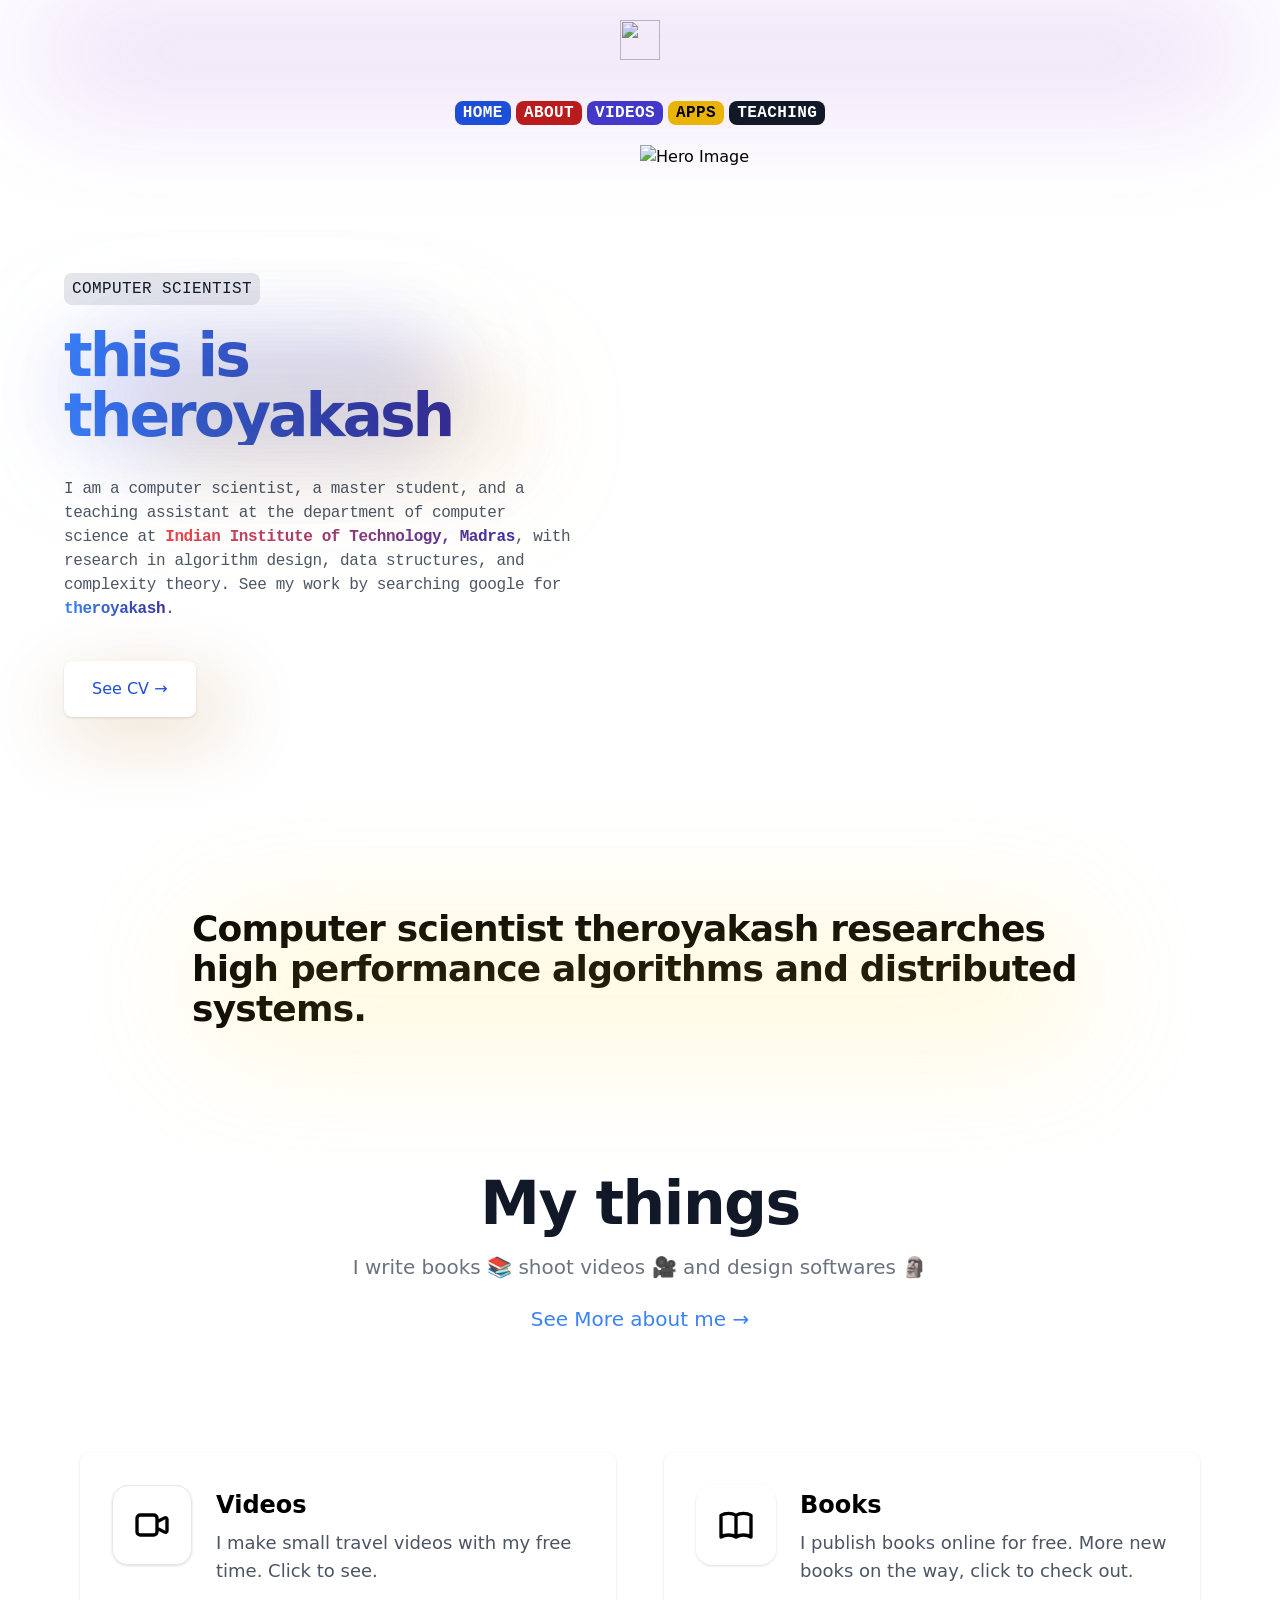
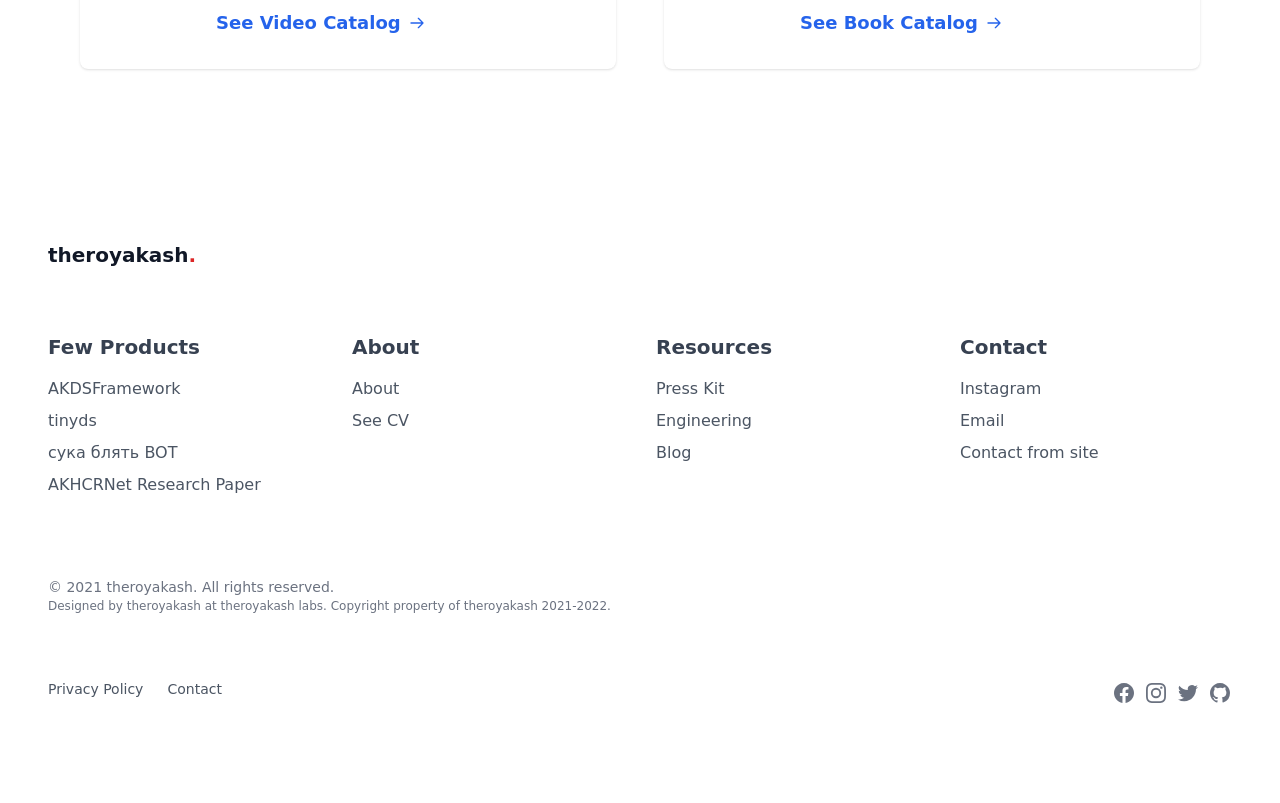
==== index.html @ f20ec460 "first commit" ====
<!DOCTYPE html>

<html lang="en"><head>
    <meta charset="utf-8">
    <meta http-equiv="X-UA-Compatible" content="IE=edge">
    <meta name="viewport" content="width=device-width, initial-scale=1">

    <!-- Primary Meta Tags -->
    <title>theroyakash | computer scientist</title>
    <meta name="title" content="theroyakash | computer scientist">
    <meta name="description" content="computer scientist theroyakash researches high performance algorithms and distributed systems.">

    <!-- Open Graph / Facebook -->
    <meta property="og:type" content="website">
    <meta property="og:url" content="https://www.theroyakash.com/">
    <meta property="og:title" content="theroyakash | computer scientist">
    <meta property="og:description" content="computer scientist theroyakash researches high performance algorithms and distributed systems.">
    <meta property="og:image" content="https://i.imgur.com/Du5PxJo.jpg">

    <!-- Twitter -->
    <meta property="twitter:card" content="summary_large_image">
    <meta property="twitter:url" content="https://www.theroyakash.com/">
    <meta property="twitter:title" content="theroyakash | computer scientist">
    <meta property="twitter:description" content="computer scientist theroyakash researches high performance algorithms and distributed systems.">
    <meta property="twitter:image" content="https://i.imgur.com/Du5PxJo.jpg">

    <script src="https://cdn.tailwindcss.com?plugins=typography"></script>
<style>/* ! tailwindcss v3.4.1 | MIT License | https://tailwindcss.com */*,::after,::before{box-sizing:border-box;border-width:0;border-style:solid;border-color:#e5e7eb}::after,::before{--tw-content:''}:host,html{line-height:1.5;-webkit-text-size-adjust:100%;-moz-tab-size:4;tab-size:4;font-family:ui-sans-serif, system-ui, sans-serif, "Apple Color Emoji", "Segoe UI Emoji", "Segoe UI Symbol", "Noto Color Emoji";font-feature-settings:normal;font-variation-settings:normal;-webkit-tap-highlight-color:transparent}body{margin:0;line-height:inherit}hr{height:0;color:inherit;border-top-width:1px}abbr:where([title]){-webkit-text-decoration:underline dotted;text-decoration:underline dotted}h1,h2,h3,h4,h5,h6{font-size:inherit;font-weight:inherit}a{color:inherit;text-decoration:inherit}b,strong{font-weight:bolder}code,kbd,pre,samp{font-family:ui-monospace, SFMono-Regular, Menlo, Monaco, Consolas, "Liberation Mono", "Courier New", monospace;font-feature-settings:normal;font-variation-settings:normal;font-size:1em}small{font-size:80%}sub,sup{font-size:75%;line-height:0;position:relative;vertical-align:baseline}sub{bottom:-.25em}sup{top:-.5em}table{text-indent:0;border-color:inherit;border-collapse:collapse}button,input,optgroup,select,textarea{font-family:inherit;font-feature-settings:inherit;font-variation-settings:inherit;font-size:100%;font-weight:inherit;line-height:inherit;color:inherit;margin:0;padding:0}button,select{text-transform:none}[type=button],[type=reset],[type=submit],button{-webkit-appearance:button;background-color:transparent;background-image:none}:-moz-focusring{outline:auto}:-moz-ui-invalid{box-shadow:none}progress{vertical-align:baseline}::-webkit-inner-spin-button,::-webkit-outer-spin-button{height:auto}[type=search]{-webkit-appearance:textfield;outline-offset:-2px}::-webkit-search-decoration{-webkit-appearance:none}::-webkit-file-upload-button{-webkit-appearance:button;font:inherit}summary{display:list-item}blockquote,dd,dl,figure,h1,h2,h3,h4,h5,h6,hr,p,pre{margin:0}fieldset{margin:0;padding:0}legend{padding:0}menu,ol,ul{list-style:none;margin:0;padding:0}dialog{padding:0}textarea{resize:vertical}input::placeholder,textarea::placeholder{opacity:1;color:#9ca3af}[role=button],button{cursor:pointer}:disabled{cursor:default}audio,canvas,embed,iframe,img,object,svg,video{display:block;vertical-align:middle}img,video{max-width:100%;height:auto}[hidden]{display:none}*, ::before, ::after{--tw-border-spacing-x:0;--tw-border-spacing-y:0;--tw-translate-x:0;--tw-translate-y:0;--tw-rotate:0;--tw-skew-x:0;--tw-skew-y:0;--tw-scale-x:1;--tw-scale-y:1;--tw-pan-x: ;--tw-pan-y: ;--tw-pinch-zoom: ;--tw-scroll-snap-strictness:proximity;--tw-gradient-from-position: ;--tw-gradient-via-position: ;--tw-gradient-to-position: ;--tw-ordinal: ;--tw-slashed-zero: ;--tw-numeric-figure: ;--tw-numeric-spacing: ;--tw-numeric-fraction: ;--tw-ring-inset: ;--tw-ring-offset-width:0px;--tw-ring-offset-color:#fff;--tw-ring-color:rgb(59 130 246 / 0.5);--tw-ring-offset-shadow:0 0 #0000;--tw-ring-shadow:0 0 #0000;--tw-shadow:0 0 #0000;--tw-shadow-colored:0 0 #0000;--tw-blur: ;--tw-brightness: ;--tw-contrast: ;--tw-grayscale: ;--tw-hue-rotate: ;--tw-invert: ;--tw-saturate: ;--tw-sepia: ;--tw-drop-shadow: ;--tw-backdrop-blur: ;--tw-backdrop-brightness: ;--tw-backdrop-contrast: ;--tw-backdrop-grayscale: ;--tw-backdrop-hue-rotate: ;--tw-backdrop-invert: ;--tw-backdrop-opacity: ;--tw-backdrop-saturate: ;--tw-backdrop-sepia: }::backdrop{--tw-border-spacing-x:0;--tw-border-spacing-y:0;--tw-translate-x:0;--tw-translate-y:0;--tw-rotate:0;--tw-skew-x:0;--tw-skew-y:0;--tw-scale-x:1;--tw-scale-y:1;--tw-pan-x: ;--tw-pan-y: ;--tw-pinch-zoom: ;--tw-scroll-snap-strictness:proximity;--tw-gradient-from-position: ;--tw-gradient-via-position: ;--tw-gradient-to-position: ;--tw-ordinal: ;--tw-slashed-zero: ;--tw-numeric-figure: ;--tw-numeric-spacing: ;--tw-numeric-fraction: ;--tw-ring-inset: ;--tw-ring-offset-width:0px;--tw-ring-offset-color:#fff;--tw-ring-color:rgb(59 130 246 / 0.5);--tw-ring-offset-shadow:0 0 #0000;--tw-ring-shadow:0 0 #0000;--tw-shadow:0 0 #0000;--tw-shadow-colored:0 0 #0000;--tw-blur: ;--tw-brightness: ;--tw-contrast: ;--tw-grayscale: ;--tw-hue-rotate: ;--tw-invert: ;--tw-saturate: ;--tw-sepia: ;--tw-drop-shadow: ;--tw-backdrop-blur: ;--tw-backdrop-brightness: ;--tw-backdrop-contrast: ;--tw-backdrop-grayscale: ;--tw-backdrop-hue-rotate: ;--tw-backdrop-invert: ;--tw-backdrop-opacity: ;--tw-backdrop-saturate: ;--tw-backdrop-sepia: }.container{width:100%}@media (min-width: 640px){.container{max-width:640px}}@media (min-width: 768px){.container{max-width:768px}}@media (min-width: 1024px){.container{max-width:1024px}}@media (min-width: 1280px){.container{max-width:1280px}}@media (min-width: 1536px){.container{max-width:1536px}}.sr-only{position:absolute;width:1px;height:1px;padding:0;margin:-1px;overflow:hidden;clip:rect(0, 0, 0, 0);white-space:nowrap;border-width:0}.absolute{position:absolute}.relative{position:relative}.-bottom-3{bottom:-0.75rem}.-bottom-4{bottom:-1rem}.-bottom-8{bottom:-2rem}.left-20{left:5rem}.left-4{left:1rem}.right-4{right:1rem}.top-0{top:0px}.col-span-3{grid-column:span 3 / span 3}.mx-auto{margin-left:auto;margin-right:auto}.my-4{margin-top:1rem;margin-bottom:1rem}.mb-12{margin-bottom:3rem}.mb-2{margin-bottom:0.5rem}.mb-3{margin-bottom:0.75rem}.mb-5{margin-bottom:1.25rem}.mb-6{margin-bottom:1.5rem}.ml-2{margin-left:0.5rem}.mt-1{margin-top:0.25rem}.mt-16{margin-top:4rem}.mt-3{margin-top:0.75rem}.mt-4{margin-top:1rem}.mt-8{margin-top:2rem}.inline-block{display:inline-block}.flex{display:flex}.grid{display:grid}.h-10{height:2.5rem}.h-16{height:4rem}.h-4{height:1rem}.h-6{height:1.5rem}.h-80{height:20rem}.h-full{height:100%}.w-10{width:2.5rem}.w-16{width:4rem}.w-4{width:1rem}.w-40{width:10rem}.w-6{width:1.5rem}.w-full{width:100%}.max-w-4xl{max-width:56rem}.max-w-6xl{max-width:72rem}.max-w-7xl{max-width:80rem}.max-w-md{max-width:28rem}.flex-1{flex:1 1 0%}.cursor-pointer{cursor:pointer}.select-none{-webkit-user-select:none;user-select:none}.flex-col{flex-direction:column}.flex-wrap{flex-wrap:wrap}.items-start{align-items:flex-start}.items-center{align-items:center}.justify-end{justify-content:flex-end}.justify-center{justify-content:center}.justify-between{justify-content:space-between}.gap-6{gap:1.5rem}.gap-8{gap:2rem}.space-x-2 > :not([hidden]) ~ :not([hidden]){--tw-space-x-reverse:0;margin-right:calc(0.5rem * var(--tw-space-x-reverse));margin-left:calc(0.5rem * calc(1 - var(--tw-space-x-reverse)))}.space-x-6 > :not([hidden]) ~ :not([hidden]){--tw-space-x-reverse:0;margin-right:calc(1.5rem * var(--tw-space-x-reverse));margin-left:calc(1.5rem * calc(1 - var(--tw-space-x-reverse)))}.space-y-2 > :not([hidden]) ~ :not([hidden]){--tw-space-y-reverse:0;margin-top:calc(0.5rem * calc(1 - var(--tw-space-y-reverse)));margin-bottom:calc(0.5rem * var(--tw-space-y-reverse))}.space-y-4 > :not([hidden]) ~ :not([hidden]){--tw-space-y-reverse:0;margin-top:calc(1rem * calc(1 - var(--tw-space-y-reverse)));margin-bottom:calc(1rem * var(--tw-space-y-reverse))}.space-y-6 > :not([hidden]) ~ :not([hidden]){--tw-space-y-reverse:0;margin-top:calc(1.5rem * calc(1 - var(--tw-space-y-reverse)));margin-bottom:calc(1.5rem * var(--tw-space-y-reverse))}.rounded-2xl{border-radius:1rem}.rounded-full{border-radius:9999px}.rounded-lg{border-radius:0.5rem}.border{border-width:1px}.bg-blue-700{--tw-bg-opacity:1;background-color:rgb(29 78 216 / var(--tw-bg-opacity))}.bg-gray-200{--tw-bg-opacity:1;background-color:rgb(229 231 235 / var(--tw-bg-opacity))}.bg-gray-900{--tw-bg-opacity:1;background-color:rgb(17 24 39 / var(--tw-bg-opacity))}.bg-indigo-600{--tw-bg-opacity:1;background-color:rgb(79 70 229 / var(--tw-bg-opacity))}.bg-indigo-700{--tw-bg-opacity:1;background-color:rgb(67 56 202 / var(--tw-bg-opacity))}.bg-purple-700{--tw-bg-opacity:1;background-color:rgb(126 34 206 / var(--tw-bg-opacity))}.bg-red-700{--tw-bg-opacity:1;background-color:rgb(185 28 28 / var(--tw-bg-opacity))}.bg-transparent{background-color:transparent}.bg-white{--tw-bg-opacity:1;background-color:rgb(255 255 255 / var(--tw-bg-opacity))}.bg-yellow-300{--tw-bg-opacity:1;background-color:rgb(253 224 71 / var(--tw-bg-opacity))}.bg-yellow-500{--tw-bg-opacity:1;background-color:rgb(234 179 8 / var(--tw-bg-opacity))}.bg-yellow-600{--tw-bg-opacity:1;background-color:rgb(202 138 4 / var(--tw-bg-opacity))}.bg-yellow-700{--tw-bg-opacity:1;background-color:rgb(161 98 7 / var(--tw-bg-opacity))}.bg-gradient-to-r{background-image:linear-gradient(to right, var(--tw-gradient-stops))}.from-blue-500{--tw-gradient-from:#3b82f6 var(--tw-gradient-from-position);--tw-gradient-to:rgb(59 130 246 / 0) var(--tw-gradient-to-position);--tw-gradient-stops:var(--tw-gradient-from), var(--tw-gradient-to)}.from-red-500{--tw-gradient-from:#ef4444 var(--tw-gradient-from-position);--tw-gradient-to:rgb(239 68 68 / 0) var(--tw-gradient-to-position);--tw-gradient-stops:var(--tw-gradient-from), var(--tw-gradient-to)}.to-indigo-800{--tw-gradient-to:#3730a3 var(--tw-gradient-to-position)}.bg-clip-text{-webkit-background-clip:text;background-clip:text}.object-cover{object-fit:cover}.p-4{padding:1rem}.p-6{padding:1.5rem}.p-8{padding:2rem}.px-2{padding-left:0.5rem;padding-right:0.5rem}.px-4{padding-left:1rem;padding-right:1rem}.px-7{padding-left:1.75rem;padding-right:1.75rem}.px-8{padding-left:2rem;padding-right:2rem}.py-1{padding-top:0.25rem;padding-bottom:0.25rem}.py-12{padding-top:3rem;padding-bottom:3rem}.py-16{padding-top:4rem;padding-bottom:4rem}.py-20{padding-top:5rem;padding-bottom:5rem}.py-4{padding-top:1rem;padding-bottom:1rem}.py-5{padding-top:1.25rem;padding-bottom:1.25rem}.text-center{text-align:center}.font-mono{font-family:ui-monospace, SFMono-Regular, Menlo, Monaco, Consolas, "Liberation Mono", "Courier New", monospace}.font-sans{font-family:ui-sans-serif, system-ui, sans-serif, "Apple Color Emoji", "Segoe UI Emoji", "Segoe UI Symbol", "Noto Color Emoji"}.text-2xl{font-size:1.5rem;line-height:2rem}.text-3xl{font-size:1.875rem;line-height:2.25rem}.text-4xl{font-size:2.25rem;line-height:2.5rem}.text-base{font-size:1rem;line-height:1.5rem}.text-lg{font-size:1.125rem;line-height:1.75rem}.text-sm{font-size:0.875rem;line-height:1.25rem}.text-xl{font-size:1.25rem;line-height:1.75rem}.text-xs{font-size:0.75rem;line-height:1rem}.font-black{font-weight:900}.font-bold{font-weight:700}.font-extrabold{font-weight:800}.font-medium{font-weight:500}.uppercase{text-transform:uppercase}.leading-none{line-height:1}.leading-normal{line-height:1.5}.tracking-tight{letter-spacing:-0.025em}.tracking-tighter{letter-spacing:-0.05em}.tracking-wide{letter-spacing:0.025em}.text-black{--tw-text-opacity:1;color:rgb(0 0 0 / var(--tw-text-opacity))}.text-blue-500{--tw-text-opacity:1;color:rgb(59 130 246 / var(--tw-text-opacity))}.text-blue-600{--tw-text-opacity:1;color:rgb(37 99 235 / var(--tw-text-opacity))}.text-blue-700{--tw-text-opacity:1;color:rgb(29 78 216 / var(--tw-text-opacity))}.text-gray-500{--tw-text-opacity:1;color:rgb(107 114 128 / var(--tw-text-opacity))}.text-gray-600{--tw-text-opacity:1;color:rgb(75 85 99 / var(--tw-text-opacity))}.text-gray-700{--tw-text-opacity:1;color:rgb(55 65 81 / var(--tw-text-opacity))}.text-gray-900{--tw-text-opacity:1;color:rgb(17 24 39 / var(--tw-text-opacity))}.text-red-600{--tw-text-opacity:1;color:rgb(220 38 38 / var(--tw-text-opacity))}.text-transparent{color:transparent}.text-white{--tw-text-opacity:1;color:rgb(255 255 255 / var(--tw-text-opacity))}.no-underline{-webkit-text-decoration-line:none;text-decoration-line:none}.opacity-10{opacity:0.1}.opacity-20{opacity:0.2}.opacity-30{opacity:0.3}.mix-blend-multiply{mix-blend-mode:multiply}.shadow{--tw-shadow:0 1px 3px 0 rgb(0 0 0 / 0.1), 0 1px 2px -1px rgb(0 0 0 / 0.1);--tw-shadow-colored:0 1px 3px 0 var(--tw-shadow-color), 0 1px 2px -1px var(--tw-shadow-color);box-shadow:var(--tw-ring-offset-shadow, 0 0 #0000), var(--tw-ring-shadow, 0 0 #0000), var(--tw-shadow)}.blur-2xl{--tw-blur:blur(40px);filter:var(--tw-blur) var(--tw-brightness) var(--tw-contrast) var(--tw-grayscale) var(--tw-hue-rotate) var(--tw-invert) var(--tw-saturate) var(--tw-sepia) var(--tw-drop-shadow)}.blur-3xl{--tw-blur:blur(64px);filter:var(--tw-blur) var(--tw-brightness) var(--tw-contrast) var(--tw-grayscale) var(--tw-hue-rotate) var(--tw-invert) var(--tw-saturate) var(--tw-sepia) var(--tw-drop-shadow)}.filter{filter:var(--tw-blur) var(--tw-brightness) var(--tw-contrast) var(--tw-grayscale) var(--tw-hue-rotate) var(--tw-invert) var(--tw-saturate) var(--tw-sepia) var(--tw-drop-shadow)}.transition{transition-property:color, background-color, border-color, fill, stroke, opacity, box-shadow, transform, filter, -webkit-text-decoration-color, -webkit-backdrop-filter;transition-property:color, background-color, border-color, text-decoration-color, fill, stroke, opacity, box-shadow, transform, filter, backdrop-filter;transition-property:color, background-color, border-color, text-decoration-color, fill, stroke, opacity, box-shadow, transform, filter, backdrop-filter, -webkit-text-decoration-color, -webkit-backdrop-filter;transition-timing-function:cubic-bezier(0.4, 0, 0.2, 1);transition-duration:150ms}.transition-all{transition-property:all;transition-timing-function:cubic-bezier(0.4, 0, 0.2, 1);transition-duration:150ms}.duration-200{transition-duration:200ms}.duration-500{transition-duration:500ms}.hover\:text-blue-900:hover{--tw-text-opacity:1;color:rgb(30 58 138 / var(--tw-text-opacity))}.hover\:text-gray-500:hover{--tw-text-opacity:1;color:rgb(107 114 128 / var(--tw-text-opacity))}.hover\:text-gray-600:hover{--tw-text-opacity:1;color:rgb(75 85 99 / var(--tw-text-opacity))}.hover\:text-gray-700:hover{--tw-text-opacity:1;color:rgb(55 65 81 / var(--tw-text-opacity))}.hover\:shadow-2xl:hover{--tw-shadow:0 25px 50px -12px rgb(0 0 0 / 0.25);--tw-shadow-colored:0 25px 50px -12px var(--tw-shadow-color);box-shadow:var(--tw-ring-offset-shadow, 0 0 #0000), var(--tw-ring-shadow, 0 0 #0000), var(--tw-shadow)}.focus\:no-underline:focus{-webkit-text-decoration-line:none;text-decoration-line:none}@media (min-width: 640px){.sm\:px-6{padding-left:1.5rem;padding-right:1.5rem}.sm\:text-3xl{font-size:1.875rem;line-height:2.25rem}.sm\:text-4xl{font-size:2.25rem;line-height:2.5rem}.sm\:text-6xl{font-size:3.75rem;line-height:1}.sm\:text-lg{font-size:1.125rem;line-height:1.75rem}}@media (min-width: 768px){.md\:mt-5{margin-top:1.25rem}.md\:max-w-3xl{max-width:48rem}.md\:grid-cols-2{grid-template-columns:repeat(2, minmax(0, 1fr))}.md\:flex-row{flex-direction:row}.md\:space-y-0 > :not([hidden]) ~ :not([hidden]){--tw-space-y-reverse:0;margin-top:calc(0px * calc(1 - var(--tw-space-y-reverse)));margin-bottom:calc(0px * var(--tw-space-y-reverse))}.md\:text-left{text-align:left}.md\:text-4xl{font-size:2.25rem;line-height:2.5rem}.md\:text-5xl{font-size:3rem;line-height:1}.md\:text-6xl{font-size:3.75rem;line-height:1}.md\:text-xl{font-size:1.25rem;line-height:1.75rem}}@media (min-width: 1024px){.lg\:absolute{position:absolute}.lg\:mb-16{margin-bottom:4rem}.lg\:mt-16{margin-top:4rem}.lg\:mt-20{margin-top:5rem}.lg\:h-20{height:5rem}.lg\:h-full{height:100%}.lg\:w-1\/2{width:50%}.lg\:w-20{width:5rem}.lg\:max-w-lg{max-width:32rem}.lg\:grid-cols-4{grid-template-columns:repeat(4, minmax(0, 1fr))}.lg\:flex-row{flex-direction:row}.lg\:gap-12{gap:3rem}.lg\:gap-x-8{column-gap:2rem}.lg\:space-x-6 > :not([hidden]) ~ :not([hidden]){--tw-space-x-reverse:0;margin-right:calc(1.5rem * var(--tw-space-x-reverse));margin-left:calc(1.5rem * calc(1 - var(--tw-space-x-reverse)))}.lg\:space-y-0 > :not([hidden]) ~ :not([hidden]){--tw-space-y-reverse:0;margin-top:calc(0px * calc(1 - var(--tw-space-y-reverse)));margin-bottom:calc(0px * var(--tw-space-y-reverse))}.lg\:p-8{padding:2rem}.lg\:px-16{padding-left:4rem;padding-right:4rem}.lg\:px-8{padding-left:2rem;padding-right:2rem}.lg\:py-32{padding-top:8rem;padding-bottom:8rem}.lg\:pl-10{padding-left:2.5rem}.lg\:text-2xl{font-size:1.5rem;line-height:2rem}.lg\:text-6xl{font-size:3.75rem;line-height:1}}@media (min-width: 1280px){.xl\:px-0{padding-left:0px;padding-right:0px}.xl\:px-12{padding-left:3rem;padding-right:3rem}.xl\:pb-24{padding-bottom:6rem}.xl\:text-6xl{font-size:3.75rem;line-height:1}}</style><link href="data:text/css,%3Ais(%5Bid*%3D'google_ads_iframe'%5D%2C%5Bid*%3D'taboola-'%5D%2C.taboolaHeight%2C.taboola-placeholder%2C%23credential_picker_container%2C%23credentials-picker-container%2C%23credential_picker_iframe%2C%5Bid*%3D'google-one-tap-iframe'%5D%2C%23google-one-tap-popup-container%2C.google-one-tap-modal-div%2C%23amp_floatingAdDiv%2C%23ez-content-blocker-container)%20%7Bdisplay%3Anone!important%3Bmin-height%3A0!important%3Bheight%3A0!important%3B%7D" rel="stylesheet" type="text/css"></head>

<body data-new-gr-c-s-check-loaded="8.911.0" data-gr-ext-installed="">

    <!-- Navigation -->
    <section class="w-full px-8 text-gray-700 bg-white body-font">
        <div class="container relative flex flex-col items-center justify-center py-5 mx-auto max-w-7xl md:flex-row">

            <div class="absolute -bottom-3 rounded-full bg-purple-700 filter blur-3xl w-full h-full opacity-20"></div>

            <a href="/" class="flex items-center inline-block font-sans text-3xl font-extrabold text-center text-black no-underline bg-transparent cursor-pointer focus:no-underline">
                <img class="w-10 h-10" src="http://cdn.theroyakash.com/images/logo.png" <span="">
            </a>
        </div>
        <div class="container relative flex flex-col items-center justify-center py-5 mx-auto max-w-7xl md:flex-row">
            <ul>
                <li style="display: inline;">
                    <a href="https://www.theroyakash.com/"><span class="font-mono inline-block px-2 tracking-wide font-bold text-white uppercase bg-blue-700 rounded-lg text-small">HOME</span></a>
                </li>
                <li style="display: inline;">
                    <a href="https://www.theroyakash.com/about"><span class="font-mono inline-block px-2 tracking-wide font-bold text-white uppercase bg-red-700 rounded-lg text-small">ABOUT</span></a>
                </li>
                <li style="display: inline;">
                    <a href="https://www.theroyakash.com/videos"><span class="font-mono inline-block px-2 tracking-wide font-bold text-white uppercase bg-indigo-700 rounded-lg text-small">VIDEOS</span></a>
                </li>
                <li style="display: inline;">
                    <a href="https://theroyakash.com/apps/AmbientBuddy"><span class="font-mono inline-block px-2 tracking-wide font-bold text-black uppercase bg-yellow-500 rounded-lg text-small">APPS</span></a>
                </li>
                <li style="display: inline;">
                    <a href="https://theroyakash.com/teaching"><span class="font-mono inline-block px-2 tracking-wide font-bold text-white uppercase bg-gray-900 rounded-lg text-small">TEACHING</span></a>
                </li>
            </ul>
        </div>
    </section>

    <!-- Header -->
    <section class="flex flex-col w-full bg-white lg:flex-row">
        <div class="flex justify-end p-8 bg-white lg:py-32 lg:px-16 lg:pl-10 lg:w-1/2">
            <div class="flex flex-col items-start justify-center w-full lg:max-w-lg">
                <p class="font-mono inline-block px-2 py-1 mb-5 font-medium tracking-wide font-bold text-gray-900 uppercase bg-gray-200 rounded-lg text-xxs">
                    COMPUTER SCIENTIST
                </p>

                <div class="relative">
                    <div class="absolute top-0 left-4 bg-gradient-to-r from-blue-500 to-indigo-800 w-full h-full rounded-full mix-blend-multiply filter blur-2xl opacity-10">
                    </div>
                    <div class="absolute top-0 right-4 bg-indigo-600 w-full h-full rounded-full mix-blend-multiply filter blur-2xl opacity-10">
                    </div>
                    <div class="absolute -bottom-8 left-20 bg-yellow-600 w-full h-full rounded-full mix-blend-multiply filter blur-2xl opacity-10">
                    </div>

                    <h5 class="mb-3 text-4xl sm:text-6xl md:text-6xl lg:text-6xl font-extrabold tracking-tighter text-transparent bg-gradient-to-r bg-clip-text from-blue-500 to-indigo-800">
                        this is <br>theroyakash
                    </h5>
                </div>

                <p class="py-5 mb-5 text-gray-600 font-mono tracking-tight text-md">
                    I am a computer scientist, a master student, and a teaching assistant at the department of computer
                    science at <span class="font-bold text-transparent bg-gradient-to-r bg-clip-text from-red-500 to-indigo-800">Indian
                        Institute of Technology, Madras</span>, with research in algorithm design, data structures, and
                    complexity theory. See my work by searching google for <a class="font-bold text-transparent bg-gradient-to-r bg-clip-text from-blue-500 to-indigo-800" href="https://g.co/kgs/dbvcFW">theroyakash</a>.
                </p>
                <div class="flex items-center">
                    <div class="grid gap-8 items-start justify-center">
                        <div class="relative group">

                            <div class="absolute -bottom-3 rounded-lg bg-yellow-700 filter blur-2xl w-40 h-10 opacity-30">
                            </div>

                            <a href="https://cdn.theroyakash.com/cv.pdf"><button class="transition-all duration-500 relative px-7 py-4 bg-white rounded-lg shadow hover:shadow-2xl flex items-center">
                                    <span class="text-blue-700 hover:text-blue-900 transition duration-200">See CV
                                        →</span>
                                </button>
                            </a>

                        </div>
                    </div>
                </div>
            </div>
        </div>
        <div class="relative lg:w-1/2">
            <img src="https://images.unsplash.com/photo-1630794367767-3ac02dc66bf3?ixlib=rb-1.2.1&amp;ixid=MnwxMjA3fDB8MHxwaG90by1wYWdlfHx8fGVufDB8fHx8&amp;auto=format&amp;fit=crop&amp;w=1974&amp;q=80" alt="Hero Image" class="object-cover w-full lg:absolute h-80 lg:h-full">
        </div>
    </section>

    <!-- About -->
    <section class="w-full px-8 py-16 bg-white xl:px-0">
        <div class="max-w-4xl mx-auto tracking-tighter relative">
            <h2 class="text-2xl font-bold leading-none text-black sm:text-3xl md:text-4xl">
                Computer scientist theroyakash researches high performance algorithms and distributed systems.
            </h2>
            <div class="absolute -bottom-4 rounded-full bg-yellow-300 filter blur-3xl w-full h-full opacity-20"></div>
        </div>
    </section>

    <section class="py-20 bg-white">
        <div class="px-4 mx-auto text-center max-w-7xl sm:px-6 lg:px-8">
            <h2 class="text-3xl font-extrabold tracking-tight text-gray-900 sm:text-4xl md:text-5xl xl:text-6xl">
                My things
            </h2>
            <p class="max-w-md mx-auto mt-3 text-base text-gray-500 sm:text-lg md:mt-5 md:text-xl md:max-w-3xl">
                I write books 📚 shoot videos 🎥 and design softwares 🗿
            </p>

            <br>

            <a class="max-w-md mx-auto mt-3 text-base text-blue-500 sm:text-lg md:mt-5 md:text-xl md:max-w-3xl" href="/about">See More about me →</a>

        </div>

        <br><br><br>

        <div class="p-4 max-w-6xl py-12 mx-auto">
            <div class="grid gap-8 md:grid-cols-2 lg:gap-12">

                <a href="https://www.theroyakash.com/videos" class="flex flex-col p-6 space-y-6 transition-all duration-500 bg-white rounded-lg shadow hover:shadow-2xl lg:p-8 lg:flex-row lg:space-y-0 lg:space-x-6">
                    <div class="flex items-center justify-center w-16 h-16 border shadow rounded-2xl lg:h-20 lg:w-20">
                        <svg class="w-10 h-10 text-black" fill="none" stroke="currentColor" viewBox="0 0 24 24" xmlns="http://www.w3.org/2000/svg">
                            <path stroke-linecap="round" stroke-linejoin="round" stroke-width="2" d="M15 10l4.553-2.276A1 1 0 0121 8.618v6.764a1 1 0 01-1.447.894L15 14M5 18h8a2 2 0 002-2V8a2 2 0 00-2-2H5a2 2 0 00-2 2v8a2 2 0 002 2z">
                            </path>
                        </svg>
                    </div>
                    <div class="flex-1">

                        <h5 class="mt-1 mb-2 text-xl font-bold lg:text-2xl">Videos</h5>
                        <p class="mb-6 text-lg text-gray-600">I make small travel videos with my free time. Click to
                            see.</p>
                        <span class="flex items-center text-lg font-bold text-blue-600">
                            See Video Catalog
                            <svg class="w-4 h-4 ml-2" fill="none" stroke="currentColor" viewBox="0 0 24 24" xmlns="http://www.w3.org/2000/svg">
                                <path stroke-linecap="round" stroke-linejoin="round" stroke-width="2" d="M14 5l7 7m0 0l-7 7m7-7H3"></path>
                            </svg>
                        </span>
                    </div>
                </a>
                <a href="https://www.theroyakash.com/books" class="flex flex-col p-6 space-y-6 transition-all duration-500 bg-white shadow hover:shadow-2xl rounded-lg lg:p-8 lg:flex-row lg:space-y-0 lg:space-x-6">
                    <div class="flex items-center justify-center w-16 h-16 shadow rounded-2xl lg:h-20 lg:w-20">
                        <svg class="w-10 h-10 text-black" fill="none" stroke="currentColor" viewBox="0 0 24 24" xmlns="http://www.w3.org/2000/svg">
                            <path stroke-linecap="round" stroke-linejoin="round" stroke-width="2" d="M12 6.253v13m0-13C10.832 5.477 9.246 5 7.5 5S4.168 5.477 3 6.253v13C4.168 18.477 5.754 18 7.5 18s3.332.477 4.5 1.253m0-13C13.168 5.477 14.754 5 16.5 5c1.747 0 3.332.477 4.5 1.253v13C19.832 18.477 18.247 18 16.5 18c-1.746 0-3.332.477-4.5 1.253">
                            </path>
                        </svg>
                    </div>
                    <div class="flex-1">
                        <h5 class="mt-1 mb-2 text-xl font-bold lg:text-2xl">Books</h5>
                        <p class="mb-6 text-lg text-gray-600">I publish books online for free. More new books on the
                            way, click to check out.</p>
                        <span class="flex items-center text-lg font-bold text-blue-600">
                            See Book Catalog
                            <svg class="w-4 h-4 ml-2" fill="none" stroke="currentColor" viewBox="0 0 24 24" xmlns="http://www.w3.org/2000/svg">
                                <path stroke-linecap="round" stroke-linejoin="round" stroke-width="2" d="M14 5l7 7m0 0l-7 7m7-7H3"></path>
                            </svg>
                        </span>
                    </div>
                </a>
            </div>
        </div>

    </section>


    <!-- Footer -->
    <section class="bg-white">
        <div class="px-8 py-12 mx-auto text-gray-600 bg-white xl:pb-24 max-w-7xl xl:px-12">
            <div class="mx-auto mb-12 lg:mb-16">
                <div class="col-span-3">
                    <a href="/" class="text-xl font-black leading-none text-gray-900 select-none logo">theroyakash<span class="text-red-600">.</span></a>
                </div>
            </div>
            <div class="grid gap-6 mx-auto md:grid-cols-2 lg:grid-cols-4 lg:gap-x-8">
                <div>
                    <h5 class="text-xl font-bold text-gray-700">Few Products</h5>
                    <nav class="mt-4">
                        <ul class="space-y-2">
                            <li>
                                <a href="https://docs.akdsframework.theroyakash.com/" class="text-base hover:text-gray-500">AKDSFramework</a>
                            </li>
                            <li>
                                <a href="https://github.com/theroyakash/tinyds" class="text-base hover:text-gray-500">tinyds</a>
                            </li>
                            <li>
                                <a href="https://theroyakash.notion.site/BOT-037afbdb4cd1417db23573e9434ef06b" class="text-base hover:text-gray-500">сука блять BOT</a>
                            </li>
                            <li>
                                <a href="https://arxiv.org/abs/2008.12995" class="text-base hover:text-gray-500">AKHCRNet Research Paper</a>
                            </li>
                        </ul>
                    </nav>
                </div>
                <div>
                    <h5 class="text-xl font-bold text-gray-700">About</h5>
                    <nav class="mt-4">
                        <ul class="space-y-2">
                            <li>
                                <a href="https://theroyakash.com/about" class="text-base hover:text-gray-500">About</a>
                            </li>
                            <li>
                                <a href="https://cdn.theroyakash.com/cv.pdf" class="text-base hover:text-gray-500">See
                                    CV</a>
                            </li>
                        </ul>
                    </nav>
                </div>
                <div>
                    <h5 class="text-xl font-bold text-gray-700">Resources</h5>
                    <nav class="mt-4">
                        <ul class="space-y-2">
                            <li>
                                <a href="https://cdn.theroyakash.com/images/logo.png" class="text-base hover:text-gray-500">Press Kit</a>
                            </li>
                            <li>
                                <a href="https://github.theroyakash.com/" class="text-base hover:text-gray-500">Engineering</a>
                            </li>
                            <li>
                                <a href="https://publications.theroyakash.com/" class="text-base hover:text-gray-500">Blog</a>
                            </li>
                        </ul>
                    </nav>
                </div>
                <div>
                    <h5 class="text-xl font-bold text-gray-700">Contact</h5>
                    <nav class="mt-4">
                        <ul class="space-y-2">
                            <li>
                                <a href="https://instagram.com/theroyakash" class="text-base hover:text-gray-500">Instagram</a>
                            </li>
                            <li>
                                <a href="mailto:hey@theroyakash.com" class="text-base hover:text-gray-500">Email</a>
                            </li>
                            <li>
                                <a href="https://www.theroyakash.com/contact" class="text-base hover:text-gray-500">Contact from site</a>
                            </li>
                        </ul>
                    </nav>
                </div>
            </div>
            <div class="flex flex-col items-center justify-between mx-auto mt-16 space-y-4 md:space-y-0 md:flex-row lg:mt-20">
                <div class="space-y-4 text-sm text-center md:space-y-0 md:text-left">
                    <p class="text-gray-500">© 2021 theroyakash. All rights reserved.</p>
                    <p class="my-4 text-xs leading-normal text-gray-500">
                        Designed by theroyakash at theroyakash labs. Copyright property of theroyakash 2021-2022.
                    </p>
                </div>

            </div>
            <div class="flex flex-col items-center justify-between mx-auto mt-8 space-y-4 md:space-y-0 md:flex-row lg:mt-16">
                <nav class="flex flex-wrap justify-center space-x-6">
                    <a href="https://www.theroyakash.com/privacy" class="mb-2 text-sm hover:text-gray-700">Privacy
                        Policy</a>
                    <a href="https://www.theroyakash.com/contact" class="mb-2 text-sm hover:text-gray-700">Contact</a>
                </nav>
                <nav class="flex items-center space-x-2">
                    <a href="https://facebook.com/theroyakash" class="text-gray-500 hover:text-gray-600">
                        <span class="sr-only">Facebook</span>
                        <svg class="w-6 h-6" fill="currentColor" viewBox="0 0 24 24" aria-hidden="true">
                            <path fill-rule="evenodd" d="M22 12c0-5.523-4.477-10-10-10S2 6.477 2 12c0 4.991 3.657 9.128 8.438 9.878v-6.987h-2.54V12h2.54V9.797c0-2.506 1.492-3.89 3.777-3.89 1.094 0 2.238.195 2.238.195v2.46h-1.26c-1.243 0-1.63.771-1.63 1.562V12h2.773l-.443 2.89h-2.33v6.988C18.343 21.128 22 16.991 22 12z" clip-rule="evenodd"></path>
                        </svg>
                    </a>

                    <a href="https://instagram.com/theroyakash" class="text-gray-500 hover:text-gray-600">
                        <span class="sr-only">Instagram</span>
                        <svg class="w-6 h-6" fill="currentColor" viewBox="0 0 24 24" aria-hidden="true">
                            <path fill-rule="evenodd" d="M12.315 2c2.43 0 2.784.013 3.808.06 1.064.049 1.791.218 2.427.465a4.902 4.902 0 011.772 1.153 4.902 4.902 0 011.153 1.772c.247.636.416 1.363.465 2.427.048 1.067.06 1.407.06 4.123v.08c0 2.643-.012 2.987-.06 4.043-.049 1.064-.218 1.791-.465 2.427a4.902 4.902 0 01-1.153 1.772 4.902 4.902 0 01-1.772 1.153c-.636.247-1.363.416-2.427.465-1.067.048-1.407.06-4.123.06h-.08c-2.643 0-2.987-.012-4.043-.06-1.064-.049-1.791-.218-2.427-.465a4.902 4.902 0 01-1.772-1.153 4.902 4.902 0 01-1.153-1.772c-.247-.636-.416-1.363-.465-2.427-.047-1.024-.06-1.379-.06-3.808v-.63c0-2.43.013-2.784.06-3.808.049-1.064.218-1.791.465-2.427a4.902 4.902 0 011.153-1.772A4.902 4.902 0 015.45 2.525c.636-.247 1.363-.416 2.427-.465C8.901 2.013 9.256 2 11.685 2h.63zm-.081 1.802h-.468c-2.456 0-2.784.011-3.807.058-.975.045-1.504.207-1.857.344-.467.182-.8.398-1.15.748-.35.35-.566.683-.748 1.15-.137.353-.3.882-.344 1.857-.047 1.023-.058 1.351-.058 3.807v.468c0 2.456.011 2.784.058 3.807.045.975.207 1.504.344 1.857.182.466.399.8.748 1.15.35.35.683.566 1.15.748.353.137.882.3 1.857.344 1.054.048 1.37.058 4.041.058h.08c2.597 0 2.917-.01 3.96-.058.976-.045 1.505-.207 1.858-.344.466-.182.8-.398 1.15-.748.35-.35.566-.683.748-1.15.137-.353.3-.882.344-1.857.048-1.055.058-1.37.058-4.041v-.08c0-2.597-.01-2.917-.058-3.96-.045-.976-.207-1.505-.344-1.858a3.097 3.097 0 00-.748-1.15 3.098 3.098 0 00-1.15-.748c-.353-.137-.882-.3-1.857-.344-1.023-.047-1.351-.058-3.807-.058zM12 6.865a5.135 5.135 0 110 10.27 5.135 5.135 0 010-10.27zm0 1.802a3.333 3.333 0 100 6.666 3.333 3.333 0 000-6.666zm5.338-3.205a1.2 1.2 0 110 2.4 1.2 1.2 0 010-2.4z" clip-rule="evenodd"></path>
                        </svg>
                    </a>

                    <a href="https://twitter.com/theroyakash" class="text-gray-500 hover:text-gray-600">
                        <span class="sr-only">Twitter</span>
                        <svg class="w-6 h-6" fill="currentColor" viewBox="0 0 24 24" aria-hidden="true">
                            <path d="M8.29 20.251c7.547 0 11.675-6.253 11.675-11.675 0-.178 0-.355-.012-.53A8.348 8.348 0 0022 5.92a8.19 8.19 0 01-2.357.646 4.118 4.118 0 001.804-2.27 8.224 8.224 0 01-2.605.996 4.107 4.107 0 00-6.993 3.743 11.65 11.65 0 01-8.457-4.287 4.106 4.106 0 001.27 5.477A4.072 4.072 0 012.8 9.713v.052a4.105 4.105 0 003.292 4.022 4.095 4.095 0 01-1.853.07 4.108 4.108 0 003.834 2.85A8.233 8.233 0 012 18.407a11.616 11.616 0 006.29 1.84">
                            </path>
                        </svg>
                    </a>

                    <a href="https://github.com/theroyakash" class="text-gray-500 hover:text-gray-600">
                        <span class="sr-only">GitHub</span>
                        <svg class="w-6 h-6" fill="currentColor" viewBox="0 0 24 24" aria-hidden="true">
                            <path fill-rule="evenodd" d="M12 2C6.477 2 2 6.484 2 12.017c0 4.425 2.865 8.18 6.839 9.504.5.092.682-.217.682-.483 0-.237-.008-.868-.013-1.703-2.782.605-3.369-1.343-3.369-1.343-.454-1.158-1.11-1.466-1.11-1.466-.908-.62.069-.608.069-.608 1.003.07 1.531 1.032 1.531 1.032.892 1.53 2.341 1.088 2.91.832.092-.647.35-1.088.636-1.338-2.22-.253-4.555-1.113-4.555-4.951 0-1.093.39-1.988 1.029-2.688-.103-.253-.446-1.272.098-2.65 0 0 .84-.27 2.75 1.026A9.564 9.564 0 0112 6.844c.85.004 1.705.115 2.504.337 1.909-1.296 2.747-1.027 2.747-1.027.546 1.379.202 2.398.1 2.651.64.7 1.028 1.595 1.028 2.688 0 3.848-2.339 4.695-4.566 4.943.359.309.678.92.678 1.855 0 1.338-.012 2.419-.012 2.747 0 .268.18.58.688.482A10.019 10.019 0 0022 12.017C22 6.484 17.522 2 12 2z" clip-rule="evenodd"></path>
                        </svg>
                    </a>
                </nav>
            </div>
        </div>
    </section>




    <!-- AlpineJS Library -->
    <script src="https://cdnjs.cloudflare.com/ajax/libs/alpinejs/2.8.0/alpine.js"></script>
    <!-- JSON LD schema.org person: theroyakash -->
    <script type="application/ld+json">
{
  "@context": "http://www.schema.org",
  "@type": "person",
  "name": "theroyakash",
  "jobTitle": "Computer Scientist",
  "url": "https://www.theroyakash.com",
  "address": {
    "@type": "PostalAddress",
    "streetAddress": "Kolkata, India",
    "addressLocality": "Kolkata",
    "addressRegion": "West Bengal",
    "postalCode": "700124",
    "addressCountry": "India"
  },
  "email": "hey@theroyakash.com",
  "birthDate": "1999-08-28",
  "alumniOf": "Indian Institute of Technology, Madras",
  "image": "https://images.unsplash.com/photo-1630794367767-3ac02dc66bf3?ixlib=rb-1.2.1&ixid=MnwxMjA3fDB8MHxwaG90by1wYWdlfHx8fGVufDB8fHx8&auto=format&fit=crop&w=1074&q=80",
  "gender": "http://schema.org/Male",
  "sameAs": ["https://www.twitter.com/theroyakash","https://www.linkedin.com/in/theroyakash","https://www.facebook.com/theroyakash","https://www.instagram.com/theroyakash","https://www.theroyakash.com"]
}
</script>



</body><grammarly-desktop-integration data-grammarly-shadow-root="true"></grammarly-desktop-integration></html>
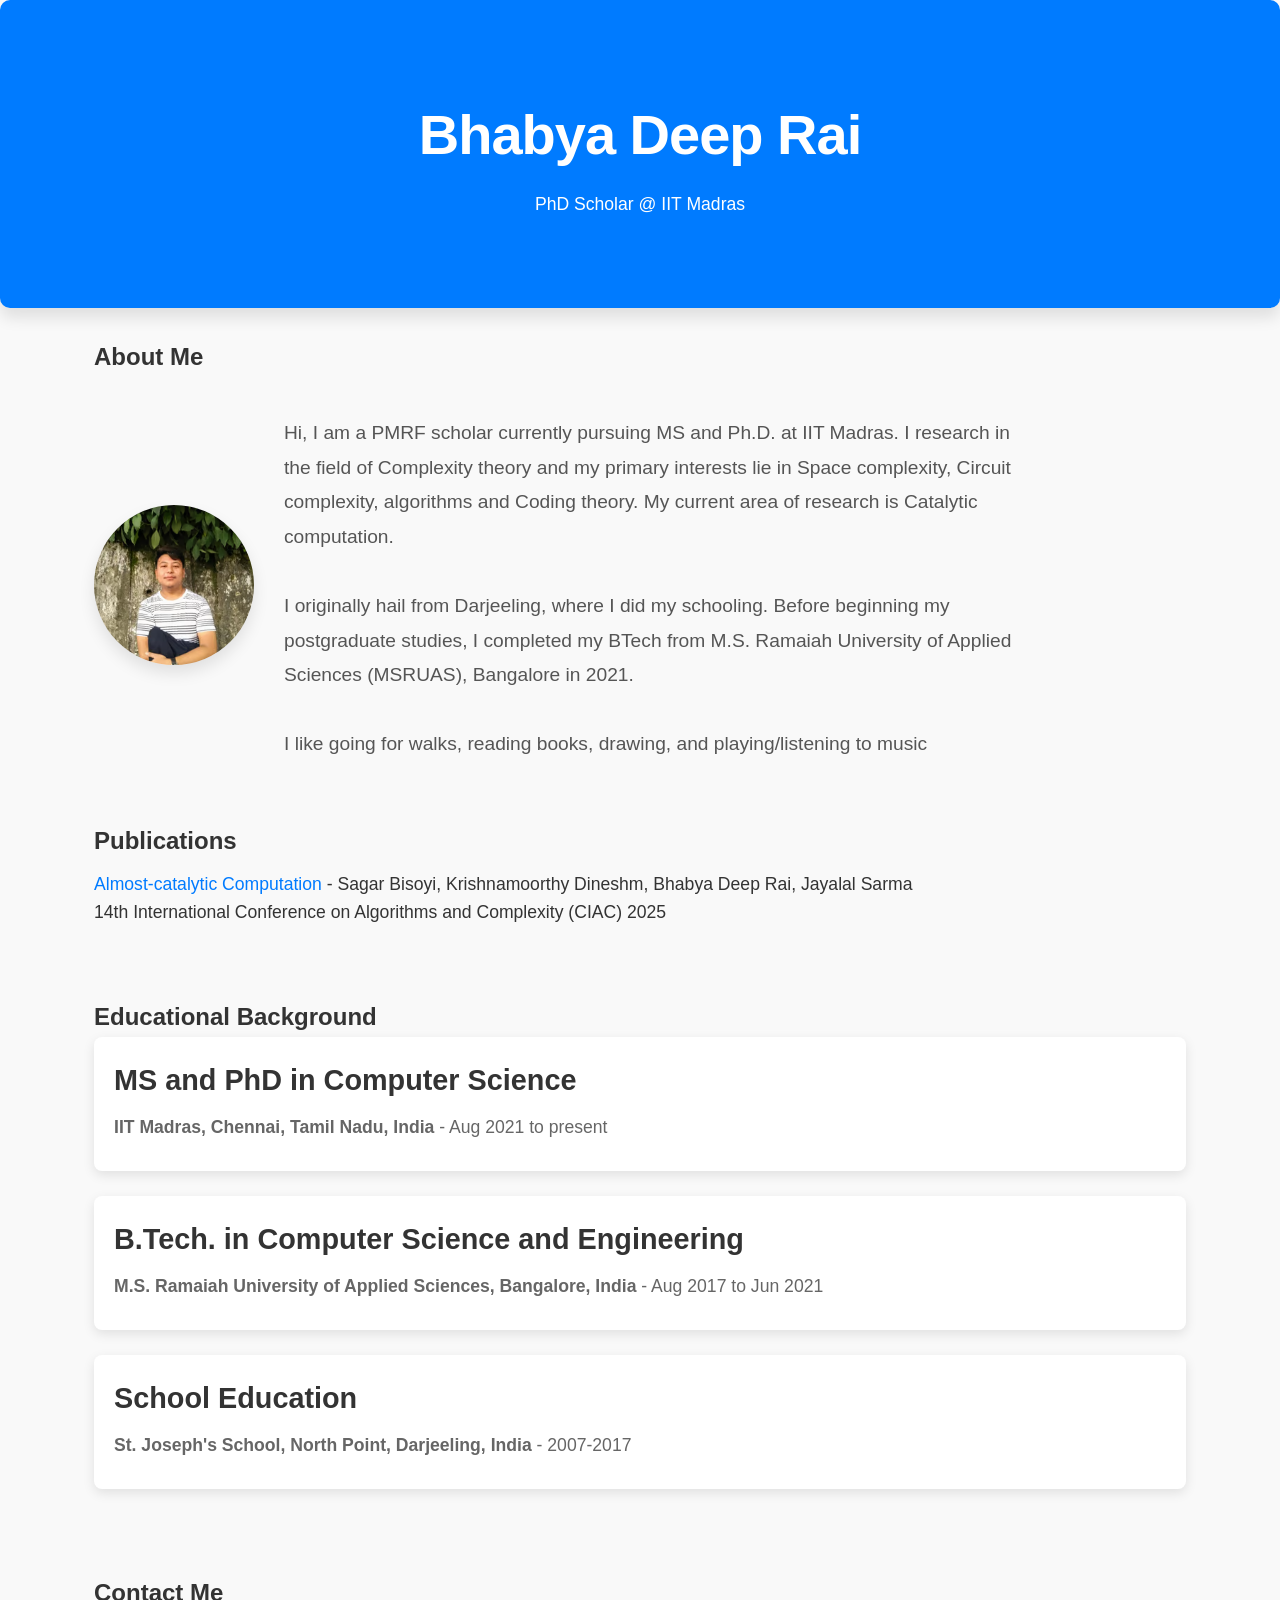
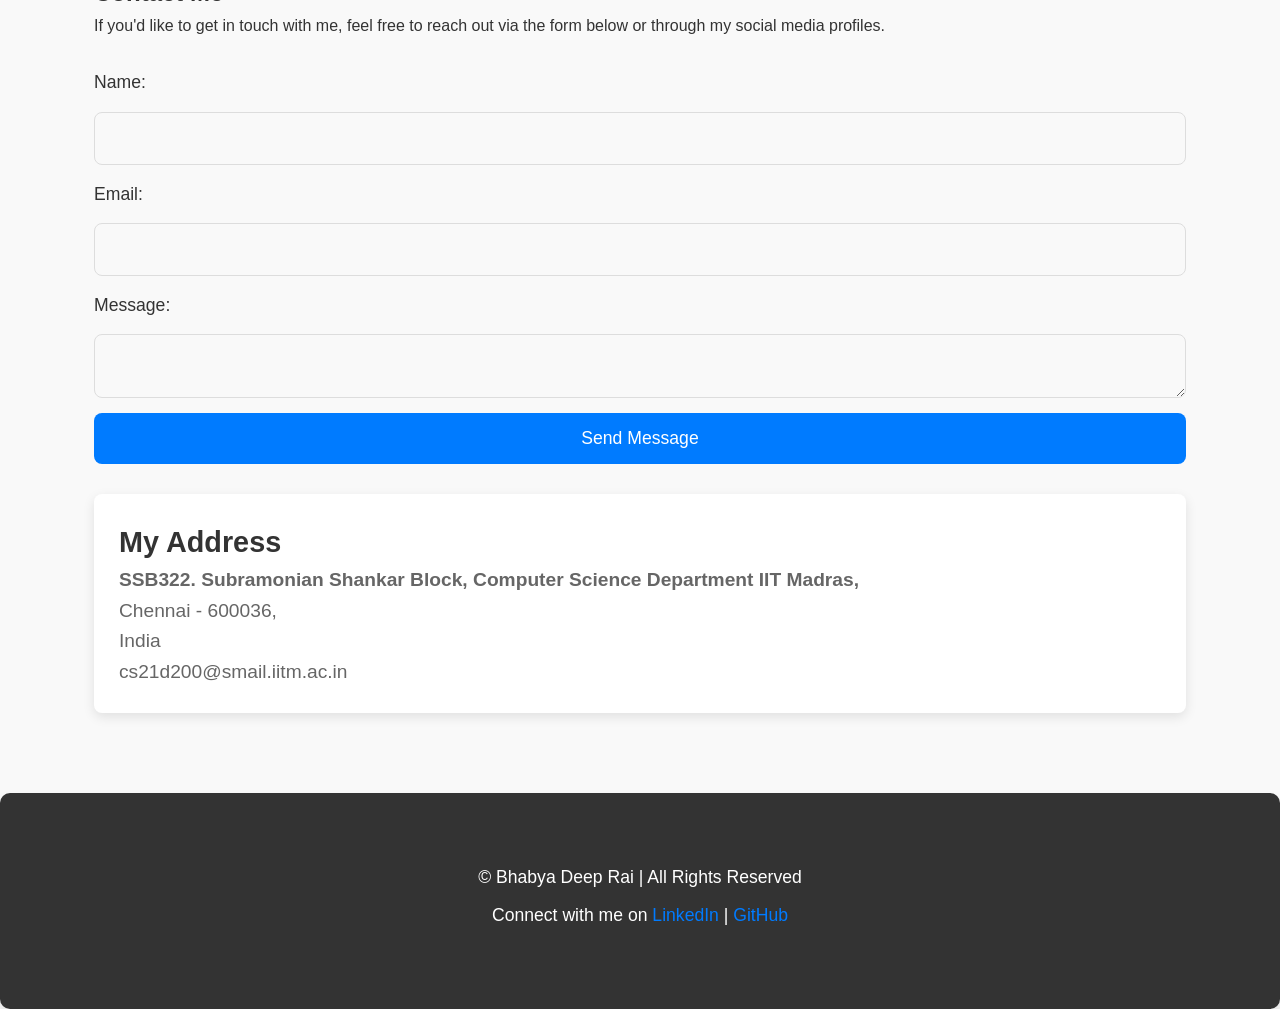
==== commit ae82f103: "Add files via upload" ====
--- a/index.html
+++ b/index.html
@@ -1,344 +1,117 @@
-<!DOCTYPE html>
-
-<html lang="en"><head>
-    <meta charset="utf-8">
-    <meta http-equiv="X-UA-Compatible" content="IE=edge">
-    <meta name="viewport" content="width=device-width, initial-scale=1">
-
-    <!-- Primary Meta Tags -->
-    <title>theroyakash | computer scientist</title>
-    <meta name="title" content="theroyakash | computer scientist">
-    <meta name="description" content="computer scientist theroyakash researches high performance algorithms and distributed systems.">
-
-    <!-- Open Graph / Facebook -->
-    <meta property="og:type" content="website">
-    <meta property="og:url" content="https://www.theroyakash.com/">
-    <meta property="og:title" content="theroyakash | computer scientist">
-    <meta property="og:description" content="computer scientist theroyakash researches high performance algorithms and distributed systems.">
-    <meta property="og:image" content="https://i.imgur.com/Du5PxJo.jpg">
-
-    <!-- Twitter -->
-    <meta property="twitter:card" content="summary_large_image">
-    <meta property="twitter:url" content="https://www.theroyakash.com/">
-    <meta property="twitter:title" content="theroyakash | computer scientist">
-    <meta property="twitter:description" content="computer scientist theroyakash researches high performance algorithms and distributed systems.">
-    <meta property="twitter:image" content="https://i.imgur.com/Du5PxJo.jpg">
-
-    <script src="https://cdn.tailwindcss.com?plugins=typography"></script>
-<style>/* ! tailwindcss v3.4.1 | MIT License | https://tailwindcss.com */*,::after,::before{box-sizing:border-box;border-width:0;border-style:solid;border-color:#e5e7eb}::after,::before{--tw-content:''}:host,html{line-height:1.5;-webkit-text-size-adjust:100%;-moz-tab-size:4;tab-size:4;font-family:ui-sans-serif, system-ui, sans-serif, "Apple Color Emoji", "Segoe UI Emoji", "Segoe UI Symbol", "Noto Color Emoji";font-feature-settings:normal;font-variation-settings:normal;-webkit-tap-highlight-color:transparent}body{margin:0;line-height:inherit}hr{height:0;color:inherit;border-top-width:1px}abbr:where([title]){-webkit-text-decoration:underline dotted;text-decoration:underline dotted}h1,h2,h3,h4,h5,h6{font-size:inherit;font-weight:inherit}a{color:inherit;text-decoration:inherit}b,strong{font-weight:bolder}code,kbd,pre,samp{font-family:ui-monospace, SFMono-Regular, Menlo, Monaco, Consolas, "Liberation Mono", "Courier New", monospace;font-feature-settings:normal;font-variation-settings:normal;font-size:1em}small{font-size:80%}sub,sup{font-size:75%;line-height:0;position:relative;vertical-align:baseline}sub{bottom:-.25em}sup{top:-.5em}table{text-indent:0;border-color:inherit;border-collapse:collapse}button,input,optgroup,select,textarea{font-family:inherit;font-feature-settings:inherit;font-variation-settings:inherit;font-size:100%;font-weight:inherit;line-height:inherit;color:inherit;margin:0;padding:0}button,select{text-transform:none}[type=button],[type=reset],[type=submit],button{-webkit-appearance:button;background-color:transparent;background-image:none}:-moz-focusring{outline:auto}:-moz-ui-invalid{box-shadow:none}progress{vertical-align:baseline}::-webkit-inner-spin-button,::-webkit-outer-spin-button{height:auto}[type=search]{-webkit-appearance:textfield;outline-offset:-2px}::-webkit-search-decoration{-webkit-appearance:none}::-webkit-file-upload-button{-webkit-appearance:button;font:inherit}summary{display:list-item}blockquote,dd,dl,figure,h1,h2,h3,h4,h5,h6,hr,p,pre{margin:0}fieldset{margin:0;padding:0}legend{padding:0}menu,ol,ul{list-style:none;margin:0;padding:0}dialog{padding:0}textarea{resize:vertical}input::placeholder,textarea::placeholder{opacity:1;color:#9ca3af}[role=button],button{cursor:pointer}:disabled{cursor:default}audio,canvas,embed,iframe,img,object,svg,video{display:block;vertical-align:middle}img,video{max-width:100%;height:auto}[hidden]{display:none}*, ::before, ::after{--tw-border-spacing-x:0;--tw-border-spacing-y:0;--tw-translate-x:0;--tw-translate-y:0;--tw-rotate:0;--tw-skew-x:0;--tw-skew-y:0;--tw-scale-x:1;--tw-scale-y:1;--tw-pan-x: ;--tw-pan-y: ;--tw-pinch-zoom: ;--tw-scroll-snap-strictness:proximity;--tw-gradient-from-position: ;--tw-gradient-via-position: ;--tw-gradient-to-position: ;--tw-ordinal: ;--tw-slashed-zero: ;--tw-numeric-figure: ;--tw-numeric-spacing: ;--tw-numeric-fraction: ;--tw-ring-inset: ;--tw-ring-offset-width:0px;--tw-ring-offset-color:#fff;--tw-ring-color:rgb(59 130 246 / 0.5);--tw-ring-offset-shadow:0 0 #0000;--tw-ring-shadow:0 0 #0000;--tw-shadow:0 0 #0000;--tw-shadow-colored:0 0 #0000;--tw-blur: ;--tw-brightness: ;--tw-contrast: ;--tw-grayscale: ;--tw-hue-rotate: ;--tw-invert: ;--tw-saturate: ;--tw-sepia: ;--tw-drop-shadow: ;--tw-backdrop-blur: ;--tw-backdrop-brightness: ;--tw-backdrop-contrast: ;--tw-backdrop-grayscale: ;--tw-backdrop-hue-rotate: ;--tw-backdrop-invert: ;--tw-backdrop-opacity: ;--tw-backdrop-saturate: ;--tw-backdrop-sepia: }::backdrop{--tw-border-spacing-x:0;--tw-border-spacing-y:0;--tw-translate-x:0;--tw-translate-y:0;--tw-rotate:0;--tw-skew-x:0;--tw-skew-y:0;--tw-scale-x:1;--tw-scale-y:1;--tw-pan-x: ;--tw-pan-y: ;--tw-pinch-zoom: ;--tw-scroll-snap-strictness:proximity;--tw-gradient-from-position: ;--tw-gradient-via-position: ;--tw-gradient-to-position: ;--tw-ordinal: ;--tw-slashed-zero: ;--tw-numeric-figure: ;--tw-numeric-spacing: ;--tw-numeric-fraction: ;--tw-ring-inset: ;--tw-ring-offset-width:0px;--tw-ring-offset-color:#fff;--tw-ring-color:rgb(59 130 246 / 0.5);--tw-ring-offset-shadow:0 0 #0000;--tw-ring-shadow:0 0 #0000;--tw-shadow:0 0 #0000;--tw-shadow-colored:0 0 #0000;--tw-blur: ;--tw-brightness: ;--tw-contrast: ;--tw-grayscale: ;--tw-hue-rotate: ;--tw-invert: ;--tw-saturate: ;--tw-sepia: ;--tw-drop-shadow: ;--tw-backdrop-blur: ;--tw-backdrop-brightness: ;--tw-backdrop-contrast: ;--tw-backdrop-grayscale: ;--tw-backdrop-hue-rotate: ;--tw-backdrop-invert: ;--tw-backdrop-opacity: ;--tw-backdrop-saturate: ;--tw-backdrop-sepia: }.container{width:100%}@media (min-width: 640px){.container{max-width:640px}}@media (min-width: 768px){.container{max-width:768px}}@media (min-width: 1024px){.container{max-width:1024px}}@media (min-width: 1280px){.container{max-width:1280px}}@media (min-width: 1536px){.container{max-width:1536px}}.sr-only{position:absolute;width:1px;height:1px;padding:0;margin:-1px;overflow:hidden;clip:rect(0, 0, 0, 0);white-space:nowrap;border-width:0}.absolute{position:absolute}.relative{position:relative}.-bottom-3{bottom:-0.75rem}.-bottom-4{bottom:-1rem}.-bottom-8{bottom:-2rem}.left-20{left:5rem}.left-4{left:1rem}.right-4{right:1rem}.top-0{top:0px}.col-span-3{grid-column:span 3 / span 3}.mx-auto{margin-left:auto;margin-right:auto}.my-4{margin-top:1rem;margin-bottom:1rem}.mb-12{margin-bottom:3rem}.mb-2{margin-bottom:0.5rem}.mb-3{margin-bottom:0.75rem}.mb-5{margin-bottom:1.25rem}.mb-6{margin-bottom:1.5rem}.ml-2{margin-left:0.5rem}.mt-1{margin-top:0.25rem}.mt-16{margin-top:4rem}.mt-3{margin-top:0.75rem}.mt-4{margin-top:1rem}.mt-8{margin-top:2rem}.inline-block{display:inline-block}.flex{display:flex}.grid{display:grid}.h-10{height:2.5rem}.h-16{height:4rem}.h-4{height:1rem}.h-6{height:1.5rem}.h-80{height:20rem}.h-full{height:100%}.w-10{width:2.5rem}.w-16{width:4rem}.w-4{width:1rem}.w-40{width:10rem}.w-6{width:1.5rem}.w-full{width:100%}.max-w-4xl{max-width:56rem}.max-w-6xl{max-width:72rem}.max-w-7xl{max-width:80rem}.max-w-md{max-width:28rem}.flex-1{flex:1 1 0%}.cursor-pointer{cursor:pointer}.select-none{-webkit-user-select:none;user-select:none}.flex-col{flex-direction:column}.flex-wrap{flex-wrap:wrap}.items-start{align-items:flex-start}.items-center{align-items:center}.justify-end{justify-content:flex-end}.justify-center{justify-content:center}.justify-between{justify-content:space-between}.gap-6{gap:1.5rem}.gap-8{gap:2rem}.space-x-2 > :not([hidden]) ~ :not([hidden]){--tw-space-x-reverse:0;margin-right:calc(0.5rem * var(--tw-space-x-reverse));margin-left:calc(0.5rem * calc(1 - var(--tw-space-x-reverse)))}.space-x-6 > :not([hidden]) ~ :not([hidden]){--tw-space-x-reverse:0;margin-right:calc(1.5rem * var(--tw-space-x-reverse));margin-left:calc(1.5rem * calc(1 - var(--tw-space-x-reverse)))}.space-y-2 > :not([hidden]) ~ :not([hidden]){--tw-space-y-reverse:0;margin-top:calc(0.5rem * calc(1 - var(--tw-space-y-reverse)));margin-bottom:calc(0.5rem * var(--tw-space-y-reverse))}.space-y-4 > :not([hidden]) ~ :not([hidden]){--tw-space-y-reverse:0;margin-top:calc(1rem * calc(1 - var(--tw-space-y-reverse)));margin-bottom:calc(1rem * var(--tw-space-y-reverse))}.space-y-6 > :not([hidden]) ~ :not([hidden]){--tw-space-y-reverse:0;margin-top:calc(1.5rem * calc(1 - var(--tw-space-y-reverse)));margin-bottom:calc(1.5rem * var(--tw-space-y-reverse))}.rounded-2xl{border-radius:1rem}.rounded-full{border-radius:9999px}.rounded-lg{border-radius:0.5rem}.border{border-width:1px}.bg-blue-700{--tw-bg-opacity:1;background-color:rgb(29 78 216 / var(--tw-bg-opacity))}.bg-gray-200{--tw-bg-opacity:1;background-color:rgb(229 231 235 / var(--tw-bg-opacity))}.bg-gray-900{--tw-bg-opacity:1;background-color:rgb(17 24 39 / var(--tw-bg-opacity))}.bg-indigo-600{--tw-bg-opacity:1;background-color:rgb(79 70 229 / var(--tw-bg-opacity))}.bg-indigo-700{--tw-bg-opacity:1;background-color:rgb(67 56 202 / var(--tw-bg-opacity))}.bg-purple-700{--tw-bg-opacity:1;background-color:rgb(126 34 206 / var(--tw-bg-opacity))}.bg-red-700{--tw-bg-opacity:1;background-color:rgb(185 28 28 / var(--tw-bg-opacity))}.bg-transparent{background-color:transparent}.bg-white{--tw-bg-opacity:1;background-color:rgb(255 255 255 / var(--tw-bg-opacity))}.bg-yellow-300{--tw-bg-opacity:1;background-color:rgb(253 224 71 / var(--tw-bg-opacity))}.bg-yellow-500{--tw-bg-opacity:1;background-color:rgb(234 179 8 / var(--tw-bg-opacity))}.bg-yellow-600{--tw-bg-opacity:1;background-color:rgb(202 138 4 / var(--tw-bg-opacity))}.bg-yellow-700{--tw-bg-opacity:1;background-color:rgb(161 98 7 / var(--tw-bg-opacity))}.bg-gradient-to-r{background-image:linear-gradient(to right, var(--tw-gradient-stops))}.from-blue-500{--tw-gradient-from:#3b82f6 var(--tw-gradient-from-position);--tw-gradient-to:rgb(59 130 246 / 0) var(--tw-gradient-to-position);--tw-gradient-stops:var(--tw-gradient-from), var(--tw-gradient-to)}.from-red-500{--tw-gradient-from:#ef4444 var(--tw-gradient-from-position);--tw-gradient-to:rgb(239 68 68 / 0) var(--tw-gradient-to-position);--tw-gradient-stops:var(--tw-gradient-from), var(--tw-gradient-to)}.to-indigo-800{--tw-gradient-to:#3730a3 var(--tw-gradient-to-position)}.bg-clip-text{-webkit-background-clip:text;background-clip:text}.object-cover{object-fit:cover}.p-4{padding:1rem}.p-6{padding:1.5rem}.p-8{padding:2rem}.px-2{padding-left:0.5rem;padding-right:0.5rem}.px-4{padding-left:1rem;padding-right:1rem}.px-7{padding-left:1.75rem;padding-right:1.75rem}.px-8{padding-left:2rem;padding-right:2rem}.py-1{padding-top:0.25rem;padding-bottom:0.25rem}.py-12{padding-top:3rem;padding-bottom:3rem}.py-16{padding-top:4rem;padding-bottom:4rem}.py-20{padding-top:5rem;padding-bottom:5rem}.py-4{padding-top:1rem;padding-bottom:1rem}.py-5{padding-top:1.25rem;padding-bottom:1.25rem}.text-center{text-align:center}.font-mono{font-family:ui-monospace, SFMono-Regular, Menlo, Monaco, Consolas, "Liberation Mono", "Courier New", monospace}.font-sans{font-family:ui-sans-serif, system-ui, sans-serif, "Apple Color Emoji", "Segoe UI Emoji", "Segoe UI Symbol", "Noto Color Emoji"}.text-2xl{font-size:1.5rem;line-height:2rem}.text-3xl{font-size:1.875rem;line-height:2.25rem}.text-4xl{font-size:2.25rem;line-height:2.5rem}.text-base{font-size:1rem;line-height:1.5rem}.text-lg{font-size:1.125rem;line-height:1.75rem}.text-sm{font-size:0.875rem;line-height:1.25rem}.text-xl{font-size:1.25rem;line-height:1.75rem}.text-xs{font-size:0.75rem;line-height:1rem}.font-black{font-weight:900}.font-bold{font-weight:700}.font-extrabold{font-weight:800}.font-medium{font-weight:500}.uppercase{text-transform:uppercase}.leading-none{line-height:1}.leading-normal{line-height:1.5}.tracking-tight{letter-spacing:-0.025em}.tracking-tighter{letter-spacing:-0.05em}.tracking-wide{letter-spacing:0.025em}.text-black{--tw-text-opacity:1;color:rgb(0 0 0 / var(--tw-text-opacity))}.text-blue-500{--tw-text-opacity:1;color:rgb(59 130 246 / var(--tw-text-opacity))}.text-blue-600{--tw-text-opacity:1;color:rgb(37 99 235 / var(--tw-text-opacity))}.text-blue-700{--tw-text-opacity:1;color:rgb(29 78 216 / var(--tw-text-opacity))}.text-gray-500{--tw-text-opacity:1;color:rgb(107 114 128 / var(--tw-text-opacity))}.text-gray-600{--tw-text-opacity:1;color:rgb(75 85 99 / var(--tw-text-opacity))}.text-gray-700{--tw-text-opacity:1;color:rgb(55 65 81 / var(--tw-text-opacity))}.text-gray-900{--tw-text-opacity:1;color:rgb(17 24 39 / var(--tw-text-opacity))}.text-red-600{--tw-text-opacity:1;color:rgb(220 38 38 / var(--tw-text-opacity))}.text-transparent{color:transparent}.text-white{--tw-text-opacity:1;color:rgb(255 255 255 / var(--tw-text-opacity))}.no-underline{-webkit-text-decoration-line:none;text-decoration-line:none}.opacity-10{opacity:0.1}.opacity-20{opacity:0.2}.opacity-30{opacity:0.3}.mix-blend-multiply{mix-blend-mode:multiply}.shadow{--tw-shadow:0 1px 3px 0 rgb(0 0 0 / 0.1), 0 1px 2px -1px rgb(0 0 0 / 0.1);--tw-shadow-colored:0 1px 3px 0 var(--tw-shadow-color), 0 1px 2px -1px var(--tw-shadow-color);box-shadow:var(--tw-ring-offset-shadow, 0 0 #0000), var(--tw-ring-shadow, 0 0 #0000), var(--tw-shadow)}.blur-2xl{--tw-blur:blur(40px);filter:var(--tw-blur) var(--tw-brightness) var(--tw-contrast) var(--tw-grayscale) var(--tw-hue-rotate) var(--tw-invert) var(--tw-saturate) var(--tw-sepia) var(--tw-drop-shadow)}.blur-3xl{--tw-blur:blur(64px);filter:var(--tw-blur) var(--tw-brightness) var(--tw-contrast) var(--tw-grayscale) var(--tw-hue-rotate) var(--tw-invert) var(--tw-saturate) var(--tw-sepia) var(--tw-drop-shadow)}.filter{filter:var(--tw-blur) var(--tw-brightness) var(--tw-contrast) var(--tw-grayscale) var(--tw-hue-rotate) var(--tw-invert) var(--tw-saturate) var(--tw-sepia) var(--tw-drop-shadow)}.transition{transition-property:color, background-color, border-color, fill, stroke, opacity, box-shadow, transform, filter, -webkit-text-decoration-color, -webkit-backdrop-filter;transition-property:color, background-color, border-color, text-decoration-color, fill, stroke, opacity, box-shadow, transform, filter, backdrop-filter;transition-property:color, background-color, border-color, text-decoration-color, fill, stroke, opacity, box-shadow, transform, filter, backdrop-filter, -webkit-text-decoration-color, -webkit-backdrop-filter;transition-timing-function:cubic-bezier(0.4, 0, 0.2, 1);transition-duration:150ms}.transition-all{transition-property:all;transition-timing-function:cubic-bezier(0.4, 0, 0.2, 1);transition-duration:150ms}.duration-200{transition-duration:200ms}.duration-500{transition-duration:500ms}.hover\:text-blue-900:hover{--tw-text-opacity:1;color:rgb(30 58 138 / var(--tw-text-opacity))}.hover\:text-gray-500:hover{--tw-text-opacity:1;color:rgb(107 114 128 / var(--tw-text-opacity))}.hover\:text-gray-600:hover{--tw-text-opacity:1;color:rgb(75 85 99 / var(--tw-text-opacity))}.hover\:text-gray-700:hover{--tw-text-opacity:1;color:rgb(55 65 81 / var(--tw-text-opacity))}.hover\:shadow-2xl:hover{--tw-shadow:0 25px 50px -12px rgb(0 0 0 / 0.25);--tw-shadow-colored:0 25px 50px -12px var(--tw-shadow-color);box-shadow:var(--tw-ring-offset-shadow, 0 0 #0000), var(--tw-ring-shadow, 0 0 #0000), var(--tw-shadow)}.focus\:no-underline:focus{-webkit-text-decoration-line:none;text-decoration-line:none}@media (min-width: 640px){.sm\:px-6{padding-left:1.5rem;padding-right:1.5rem}.sm\:text-3xl{font-size:1.875rem;line-height:2.25rem}.sm\:text-4xl{font-size:2.25rem;line-height:2.5rem}.sm\:text-6xl{font-size:3.75rem;line-height:1}.sm\:text-lg{font-size:1.125rem;line-height:1.75rem}}@media (min-width: 768px){.md\:mt-5{margin-top:1.25rem}.md\:max-w-3xl{max-width:48rem}.md\:grid-cols-2{grid-template-columns:repeat(2, minmax(0, 1fr))}.md\:flex-row{flex-direction:row}.md\:space-y-0 > :not([hidden]) ~ :not([hidden]){--tw-space-y-reverse:0;margin-top:calc(0px * calc(1 - var(--tw-space-y-reverse)));margin-bottom:calc(0px * var(--tw-space-y-reverse))}.md\:text-left{text-align:left}.md\:text-4xl{font-size:2.25rem;line-height:2.5rem}.md\:text-5xl{font-size:3rem;line-height:1}.md\:text-6xl{font-size:3.75rem;line-height:1}.md\:text-xl{font-size:1.25rem;line-height:1.75rem}}@media (min-width: 1024px){.lg\:absolute{position:absolute}.lg\:mb-16{margin-bottom:4rem}.lg\:mt-16{margin-top:4rem}.lg\:mt-20{margin-top:5rem}.lg\:h-20{height:5rem}.lg\:h-full{height:100%}.lg\:w-1\/2{width:50%}.lg\:w-20{width:5rem}.lg\:max-w-lg{max-width:32rem}.lg\:grid-cols-4{grid-template-columns:repeat(4, minmax(0, 1fr))}.lg\:flex-row{flex-direction:row}.lg\:gap-12{gap:3rem}.lg\:gap-x-8{column-gap:2rem}.lg\:space-x-6 > :not([hidden]) ~ :not([hidden]){--tw-space-x-reverse:0;margin-right:calc(1.5rem * var(--tw-space-x-reverse));margin-left:calc(1.5rem * calc(1 - var(--tw-space-x-reverse)))}.lg\:space-y-0 > :not([hidden]) ~ :not([hidden]){--tw-space-y-reverse:0;margin-top:calc(0px * calc(1 - var(--tw-space-y-reverse)));margin-bottom:calc(0px * var(--tw-space-y-reverse))}.lg\:p-8{padding:2rem}.lg\:px-16{padding-left:4rem;padding-right:4rem}.lg\:px-8{padding-left:2rem;padding-right:2rem}.lg\:py-32{padding-top:8rem;padding-bottom:8rem}.lg\:pl-10{padding-left:2.5rem}.lg\:text-2xl{font-size:1.5rem;line-height:2rem}.lg\:text-6xl{font-size:3.75rem;line-height:1}}@media (min-width: 1280px){.xl\:px-0{padding-left:0px;padding-right:0px}.xl\:px-12{padding-left:3rem;padding-right:3rem}.xl\:pb-24{padding-bottom:6rem}.xl\:text-6xl{font-size:3.75rem;line-height:1}}</style><link href="data:text/css,%3Ais(%5Bid*%3D'google_ads_iframe'%5D%2C%5Bid*%3D'taboola-'%5D%2C.taboolaHeight%2C.taboola-placeholder%2C%23credential_picker_container%2C%23credentials-picker-container%2C%23credential_picker_iframe%2C%5Bid*%3D'google-one-tap-iframe'%5D%2C%23google-one-tap-popup-container%2C.google-one-tap-modal-div%2C%23amp_floatingAdDiv%2C%23ez-content-blocker-container)%20%7Bdisplay%3Anone!important%3Bmin-height%3A0!important%3Bheight%3A0!important%3B%7D" rel="stylesheet" type="text/css"></head>
-
-<body data-new-gr-c-s-check-loaded="8.911.0" data-gr-ext-installed="">
-
-    <!-- Navigation -->
-    <section class="w-full px-8 text-gray-700 bg-white body-font">
-        <div class="container relative flex flex-col items-center justify-center py-5 mx-auto max-w-7xl md:flex-row">
-
-            <div class="absolute -bottom-3 rounded-full bg-purple-700 filter blur-3xl w-full h-full opacity-20"></div>
-
-            <a href="/" class="flex items-center inline-block font-sans text-3xl font-extrabold text-center text-black no-underline bg-transparent cursor-pointer focus:no-underline">
-                <img class="w-10 h-10" src="http://cdn.theroyakash.com/images/logo.png" <span="">
-            </a>
-        </div>
-        <div class="container relative flex flex-col items-center justify-center py-5 mx-auto max-w-7xl md:flex-row">
-            <ul>
-                <li style="display: inline;">
-                    <a href="https://www.theroyakash.com/"><span class="font-mono inline-block px-2 tracking-wide font-bold text-white uppercase bg-blue-700 rounded-lg text-small">HOME</span></a>
-                </li>
-                <li style="display: inline;">
-                    <a href="https://www.theroyakash.com/about"><span class="font-mono inline-block px-2 tracking-wide font-bold text-white uppercase bg-red-700 rounded-lg text-small">ABOUT</span></a>
-                </li>
-                <li style="display: inline;">
-                    <a href="https://www.theroyakash.com/videos"><span class="font-mono inline-block px-2 tracking-wide font-bold text-white uppercase bg-indigo-700 rounded-lg text-small">VIDEOS</span></a>
-                </li>
-                <li style="display: inline;">
-                    <a href="https://theroyakash.com/apps/AmbientBuddy"><span class="font-mono inline-block px-2 tracking-wide font-bold text-black uppercase bg-yellow-500 rounded-lg text-small">APPS</span></a>
-                </li>
-                <li style="display: inline;">
-                    <a href="https://theroyakash.com/teaching"><span class="font-mono inline-block px-2 tracking-wide font-bold text-white uppercase bg-gray-900 rounded-lg text-small">TEACHING</span></a>
-                </li>
-            </ul>
-        </div>
-    </section>
-
-    <!-- Header -->
-    <section class="flex flex-col w-full bg-white lg:flex-row">
-        <div class="flex justify-end p-8 bg-white lg:py-32 lg:px-16 lg:pl-10 lg:w-1/2">
-            <div class="flex flex-col items-start justify-center w-full lg:max-w-lg">
-                <p class="font-mono inline-block px-2 py-1 mb-5 font-medium tracking-wide font-bold text-gray-900 uppercase bg-gray-200 rounded-lg text-xxs">
-                    COMPUTER SCIENTIST
-                </p>
-
-                <div class="relative">
-                    <div class="absolute top-0 left-4 bg-gradient-to-r from-blue-500 to-indigo-800 w-full h-full rounded-full mix-blend-multiply filter blur-2xl opacity-10">
-                    </div>
-                    <div class="absolute top-0 right-4 bg-indigo-600 w-full h-full rounded-full mix-blend-multiply filter blur-2xl opacity-10">
-                    </div>
-                    <div class="absolute -bottom-8 left-20 bg-yellow-600 w-full h-full rounded-full mix-blend-multiply filter blur-2xl opacity-10">
-                    </div>
-
-                    <h5 class="mb-3 text-4xl sm:text-6xl md:text-6xl lg:text-6xl font-extrabold tracking-tighter text-transparent bg-gradient-to-r bg-clip-text from-blue-500 to-indigo-800">
-                        this is <br>theroyakash
-                    </h5>
-                </div>
-
-                <p class="py-5 mb-5 text-gray-600 font-mono tracking-tight text-md">
-                    I am a computer scientist, a master student, and a teaching assistant at the department of computer
-                    science at <span class="font-bold text-transparent bg-gradient-to-r bg-clip-text from-red-500 to-indigo-800">Indian
-                        Institute of Technology, Madras</span>, with research in algorithm design, data structures, and
-                    complexity theory. See my work by searching google for <a class="font-bold text-transparent bg-gradient-to-r bg-clip-text from-blue-500 to-indigo-800" href="https://g.co/kgs/dbvcFW">theroyakash</a>.
-                </p>
-                <div class="flex items-center">
-                    <div class="grid gap-8 items-start justify-center">
-                        <div class="relative group">
-
-                            <div class="absolute -bottom-3 rounded-lg bg-yellow-700 filter blur-2xl w-40 h-10 opacity-30">
-                            </div>
-
-                            <a href="https://cdn.theroyakash.com/cv.pdf"><button class="transition-all duration-500 relative px-7 py-4 bg-white rounded-lg shadow hover:shadow-2xl flex items-center">
-                                    <span class="text-blue-700 hover:text-blue-900 transition duration-200">See CV
-                                        →</span>
-                                </button>
-                            </a>
-
-                        </div>
-                    </div>
-                </div>
-            </div>
-        </div>
-        <div class="relative lg:w-1/2">
-            <img src="https://images.unsplash.com/photo-1630794367767-3ac02dc66bf3?ixlib=rb-1.2.1&amp;ixid=MnwxMjA3fDB8MHxwaG90by1wYWdlfHx8fGVufDB8fHx8&amp;auto=format&amp;fit=crop&amp;w=1974&amp;q=80" alt="Hero Image" class="object-cover w-full lg:absolute h-80 lg:h-full">
-        </div>
-    </section>
-
-    <!-- About -->
-    <section class="w-full px-8 py-16 bg-white xl:px-0">
-        <div class="max-w-4xl mx-auto tracking-tighter relative">
-            <h2 class="text-2xl font-bold leading-none text-black sm:text-3xl md:text-4xl">
-                Computer scientist theroyakash researches high performance algorithms and distributed systems.
-            </h2>
-            <div class="absolute -bottom-4 rounded-full bg-yellow-300 filter blur-3xl w-full h-full opacity-20"></div>
-        </div>
-    </section>
-
-    <section class="py-20 bg-white">
-        <div class="px-4 mx-auto text-center max-w-7xl sm:px-6 lg:px-8">
-            <h2 class="text-3xl font-extrabold tracking-tight text-gray-900 sm:text-4xl md:text-5xl xl:text-6xl">
-                My things
-            </h2>
-            <p class="max-w-md mx-auto mt-3 text-base text-gray-500 sm:text-lg md:mt-5 md:text-xl md:max-w-3xl">
-                I write books 📚 shoot videos 🎥 and design softwares 🗿
-            </p>
-
-            <br>
-
-            <a class="max-w-md mx-auto mt-3 text-base text-blue-500 sm:text-lg md:mt-5 md:text-xl md:max-w-3xl" href="/about">See More about me →</a>
-
-        </div>
-
-        <br><br><br>
-
-        <div class="p-4 max-w-6xl py-12 mx-auto">
-            <div class="grid gap-8 md:grid-cols-2 lg:gap-12">
-
-                <a href="https://www.theroyakash.com/videos" class="flex flex-col p-6 space-y-6 transition-all duration-500 bg-white rounded-lg shadow hover:shadow-2xl lg:p-8 lg:flex-row lg:space-y-0 lg:space-x-6">
-                    <div class="flex items-center justify-center w-16 h-16 border shadow rounded-2xl lg:h-20 lg:w-20">
-                        <svg class="w-10 h-10 text-black" fill="none" stroke="currentColor" viewBox="0 0 24 24" xmlns="http://www.w3.org/2000/svg">
-                            <path stroke-linecap="round" stroke-linejoin="round" stroke-width="2" d="M15 10l4.553-2.276A1 1 0 0121 8.618v6.764a1 1 0 01-1.447.894L15 14M5 18h8a2 2 0 002-2V8a2 2 0 00-2-2H5a2 2 0 00-2 2v8a2 2 0 002 2z">
-                            </path>
-                        </svg>
-                    </div>
-                    <div class="flex-1">
-
-                        <h5 class="mt-1 mb-2 text-xl font-bold lg:text-2xl">Videos</h5>
-                        <p class="mb-6 text-lg text-gray-600">I make small travel videos with my free time. Click to
-                            see.</p>
-                        <span class="flex items-center text-lg font-bold text-blue-600">
-                            See Video Catalog
-                            <svg class="w-4 h-4 ml-2" fill="none" stroke="currentColor" viewBox="0 0 24 24" xmlns="http://www.w3.org/2000/svg">
-                                <path stroke-linecap="round" stroke-linejoin="round" stroke-width="2" d="M14 5l7 7m0 0l-7 7m7-7H3"></path>
-                            </svg>
-                        </span>
-                    </div>
-                </a>
-                <a href="https://www.theroyakash.com/books" class="flex flex-col p-6 space-y-6 transition-all duration-500 bg-white shadow hover:shadow-2xl rounded-lg lg:p-8 lg:flex-row lg:space-y-0 lg:space-x-6">
-                    <div class="flex items-center justify-center w-16 h-16 shadow rounded-2xl lg:h-20 lg:w-20">
-                        <svg class="w-10 h-10 text-black" fill="none" stroke="currentColor" viewBox="0 0 24 24" xmlns="http://www.w3.org/2000/svg">
-                            <path stroke-linecap="round" stroke-linejoin="round" stroke-width="2" d="M12 6.253v13m0-13C10.832 5.477 9.246 5 7.5 5S4.168 5.477 3 6.253v13C4.168 18.477 5.754 18 7.5 18s3.332.477 4.5 1.253m0-13C13.168 5.477 14.754 5 16.5 5c1.747 0 3.332.477 4.5 1.253v13C19.832 18.477 18.247 18 16.5 18c-1.746 0-3.332.477-4.5 1.253">
-                            </path>
-                        </svg>
-                    </div>
-                    <div class="flex-1">
-                        <h5 class="mt-1 mb-2 text-xl font-bold lg:text-2xl">Books</h5>
-                        <p class="mb-6 text-lg text-gray-600">I publish books online for free. More new books on the
-                            way, click to check out.</p>
-                        <span class="flex items-center text-lg font-bold text-blue-600">
-                            See Book Catalog
-                            <svg class="w-4 h-4 ml-2" fill="none" stroke="currentColor" viewBox="0 0 24 24" xmlns="http://www.w3.org/2000/svg">
-                                <path stroke-linecap="round" stroke-linejoin="round" stroke-width="2" d="M14 5l7 7m0 0l-7 7m7-7H3"></path>
-                            </svg>
-                        </span>
-                    </div>
-                </a>
-            </div>
-        </div>
-
-    </section>
-
-
-    <!-- Footer -->
-    <section class="bg-white">
-        <div class="px-8 py-12 mx-auto text-gray-600 bg-white xl:pb-24 max-w-7xl xl:px-12">
-            <div class="mx-auto mb-12 lg:mb-16">
-                <div class="col-span-3">
-                    <a href="/" class="text-xl font-black leading-none text-gray-900 select-none logo">theroyakash<span class="text-red-600">.</span></a>
-                </div>
-            </div>
-            <div class="grid gap-6 mx-auto md:grid-cols-2 lg:grid-cols-4 lg:gap-x-8">
-                <div>
-                    <h5 class="text-xl font-bold text-gray-700">Few Products</h5>
-                    <nav class="mt-4">
-                        <ul class="space-y-2">
-                            <li>
-                                <a href="https://docs.akdsframework.theroyakash.com/" class="text-base hover:text-gray-500">AKDSFramework</a>
-                            </li>
-                            <li>
-                                <a href="https://github.com/theroyakash/tinyds" class="text-base hover:text-gray-500">tinyds</a>
-                            </li>
-                            <li>
-                                <a href="https://theroyakash.notion.site/BOT-037afbdb4cd1417db23573e9434ef06b" class="text-base hover:text-gray-500">сука блять BOT</a>
-                            </li>
-                            <li>
-                                <a href="https://arxiv.org/abs/2008.12995" class="text-base hover:text-gray-500">AKHCRNet Research Paper</a>
-                            </li>
-                        </ul>
-                    </nav>
-                </div>
-                <div>
-                    <h5 class="text-xl font-bold text-gray-700">About</h5>
-                    <nav class="mt-4">
-                        <ul class="space-y-2">
-                            <li>
-                                <a href="https://theroyakash.com/about" class="text-base hover:text-gray-500">About</a>
-                            </li>
-                            <li>
-                                <a href="https://cdn.theroyakash.com/cv.pdf" class="text-base hover:text-gray-500">See
-                                    CV</a>
-                            </li>
-                        </ul>
-                    </nav>
-                </div>
-                <div>
-                    <h5 class="text-xl font-bold text-gray-700">Resources</h5>
-                    <nav class="mt-4">
-                        <ul class="space-y-2">
-                            <li>
-                                <a href="https://cdn.theroyakash.com/images/logo.png" class="text-base hover:text-gray-500">Press Kit</a>
-                            </li>
-                            <li>
-                                <a href="https://github.theroyakash.com/" class="text-base hover:text-gray-500">Engineering</a>
-                            </li>
-                            <li>
-                                <a href="https://publications.theroyakash.com/" class="text-base hover:text-gray-500">Blog</a>
-                            </li>
-                        </ul>
-                    </nav>
-                </div>
-                <div>
-                    <h5 class="text-xl font-bold text-gray-700">Contact</h5>
-                    <nav class="mt-4">
-                        <ul class="space-y-2">
-                            <li>
-                                <a href="https://instagram.com/theroyakash" class="text-base hover:text-gray-500">Instagram</a>
-                            </li>
-                            <li>
-                                <a href="mailto:hey@theroyakash.com" class="text-base hover:text-gray-500">Email</a>
-                            </li>
-                            <li>
-                                <a href="https://www.theroyakash.com/contact" class="text-base hover:text-gray-500">Contact from site</a>
-                            </li>
-                        </ul>
-                    </nav>
-                </div>
-            </div>
-            <div class="flex flex-col items-center justify-between mx-auto mt-16 space-y-4 md:space-y-0 md:flex-row lg:mt-20">
-                <div class="space-y-4 text-sm text-center md:space-y-0 md:text-left">
-                    <p class="text-gray-500">© 2021 theroyakash. All rights reserved.</p>
-                    <p class="my-4 text-xs leading-normal text-gray-500">
-                        Designed by theroyakash at theroyakash labs. Copyright property of theroyakash 2021-2022.
-                    </p>
-                </div>
-
-            </div>
-            <div class="flex flex-col items-center justify-between mx-auto mt-8 space-y-4 md:space-y-0 md:flex-row lg:mt-16">
-                <nav class="flex flex-wrap justify-center space-x-6">
-                    <a href="https://www.theroyakash.com/privacy" class="mb-2 text-sm hover:text-gray-700">Privacy
-                        Policy</a>
-                    <a href="https://www.theroyakash.com/contact" class="mb-2 text-sm hover:text-gray-700">Contact</a>
-                </nav>
-                <nav class="flex items-center space-x-2">
-                    <a href="https://facebook.com/theroyakash" class="text-gray-500 hover:text-gray-600">
-                        <span class="sr-only">Facebook</span>
-                        <svg class="w-6 h-6" fill="currentColor" viewBox="0 0 24 24" aria-hidden="true">
-                            <path fill-rule="evenodd" d="M22 12c0-5.523-4.477-10-10-10S2 6.477 2 12c0 4.991 3.657 9.128 8.438 9.878v-6.987h-2.54V12h2.54V9.797c0-2.506 1.492-3.89 3.777-3.89 1.094 0 2.238.195 2.238.195v2.46h-1.26c-1.243 0-1.63.771-1.63 1.562V12h2.773l-.443 2.89h-2.33v6.988C18.343 21.128 22 16.991 22 12z" clip-rule="evenodd"></path>
-                        </svg>
-                    </a>
-
-                    <a href="https://instagram.com/theroyakash" class="text-gray-500 hover:text-gray-600">
-                        <span class="sr-only">Instagram</span>
-                        <svg class="w-6 h-6" fill="currentColor" viewBox="0 0 24 24" aria-hidden="true">
-                            <path fill-rule="evenodd" d="M12.315 2c2.43 0 2.784.013 3.808.06 1.064.049 1.791.218 2.427.465a4.902 4.902 0 011.772 1.153 4.902 4.902 0 011.153 1.772c.247.636.416 1.363.465 2.427.048 1.067.06 1.407.06 4.123v.08c0 2.643-.012 2.987-.06 4.043-.049 1.064-.218 1.791-.465 2.427a4.902 4.902 0 01-1.153 1.772 4.902 4.902 0 01-1.772 1.153c-.636.247-1.363.416-2.427.465-1.067.048-1.407.06-4.123.06h-.08c-2.643 0-2.987-.012-4.043-.06-1.064-.049-1.791-.218-2.427-.465a4.902 4.902 0 01-1.772-1.153 4.902 4.902 0 01-1.153-1.772c-.247-.636-.416-1.363-.465-2.427-.047-1.024-.06-1.379-.06-3.808v-.63c0-2.43.013-2.784.06-3.808.049-1.064.218-1.791.465-2.427a4.902 4.902 0 011.153-1.772A4.902 4.902 0 015.45 2.525c.636-.247 1.363-.416 2.427-.465C8.901 2.013 9.256 2 11.685 2h.63zm-.081 1.802h-.468c-2.456 0-2.784.011-3.807.058-.975.045-1.504.207-1.857.344-.467.182-.8.398-1.15.748-.35.35-.566.683-.748 1.15-.137.353-.3.882-.344 1.857-.047 1.023-.058 1.351-.058 3.807v.468c0 2.456.011 2.784.058 3.807.045.975.207 1.504.344 1.857.182.466.399.8.748 1.15.35.35.683.566 1.15.748.353.137.882.3 1.857.344 1.054.048 1.37.058 4.041.058h.08c2.597 0 2.917-.01 3.96-.058.976-.045 1.505-.207 1.858-.344.466-.182.8-.398 1.15-.748.35-.35.566-.683.748-1.15.137-.353.3-.882.344-1.857.048-1.055.058-1.37.058-4.041v-.08c0-2.597-.01-2.917-.058-3.96-.045-.976-.207-1.505-.344-1.858a3.097 3.097 0 00-.748-1.15 3.098 3.098 0 00-1.15-.748c-.353-.137-.882-.3-1.857-.344-1.023-.047-1.351-.058-3.807-.058zM12 6.865a5.135 5.135 0 110 10.27 5.135 5.135 0 010-10.27zm0 1.802a3.333 3.333 0 100 6.666 3.333 3.333 0 000-6.666zm5.338-3.205a1.2 1.2 0 110 2.4 1.2 1.2 0 010-2.4z" clip-rule="evenodd"></path>
-                        </svg>
-                    </a>
-
-                    <a href="https://twitter.com/theroyakash" class="text-gray-500 hover:text-gray-600">
-                        <span class="sr-only">Twitter</span>
-                        <svg class="w-6 h-6" fill="currentColor" viewBox="0 0 24 24" aria-hidden="true">
-                            <path d="M8.29 20.251c7.547 0 11.675-6.253 11.675-11.675 0-.178 0-.355-.012-.53A8.348 8.348 0 0022 5.92a8.19 8.19 0 01-2.357.646 4.118 4.118 0 001.804-2.27 8.224 8.224 0 01-2.605.996 4.107 4.107 0 00-6.993 3.743 11.65 11.65 0 01-8.457-4.287 4.106 4.106 0 001.27 5.477A4.072 4.072 0 012.8 9.713v.052a4.105 4.105 0 003.292 4.022 4.095 4.095 0 01-1.853.07 4.108 4.108 0 003.834 2.85A8.233 8.233 0 012 18.407a11.616 11.616 0 006.29 1.84">
-                            </path>
-                        </svg>
-                    </a>
-
-                    <a href="https://github.com/theroyakash" class="text-gray-500 hover:text-gray-600">
-                        <span class="sr-only">GitHub</span>
-                        <svg class="w-6 h-6" fill="currentColor" viewBox="0 0 24 24" aria-hidden="true">
-                            <path fill-rule="evenodd" d="M12 2C6.477 2 2 6.484 2 12.017c0 4.425 2.865 8.18 6.839 9.504.5.092.682-.217.682-.483 0-.237-.008-.868-.013-1.703-2.782.605-3.369-1.343-3.369-1.343-.454-1.158-1.11-1.466-1.11-1.466-.908-.62.069-.608.069-.608 1.003.07 1.531 1.032 1.531 1.032.892 1.53 2.341 1.088 2.91.832.092-.647.35-1.088.636-1.338-2.22-.253-4.555-1.113-4.555-4.951 0-1.093.39-1.988 1.029-2.688-.103-.253-.446-1.272.098-2.65 0 0 .84-.27 2.75 1.026A9.564 9.564 0 0112 6.844c.85.004 1.705.115 2.504.337 1.909-1.296 2.747-1.027 2.747-1.027.546 1.379.202 2.398.1 2.651.64.7 1.028 1.595 1.028 2.688 0 3.848-2.339 4.695-4.566 4.943.359.309.678.92.678 1.855 0 1.338-.012 2.419-.012 2.747 0 .268.18.58.688.482A10.019 10.019 0 0022 12.017C22 6.484 17.522 2 12 2z" clip-rule="evenodd"></path>
-                        </svg>
-                    </a>
-                </nav>
-            </div>
-        </div>
-    </section>
-
-
-
-
-    <!-- AlpineJS Library -->
-    <script src="https://cdnjs.cloudflare.com/ajax/libs/alpinejs/2.8.0/alpine.js"></script>
-    <!-- JSON LD schema.org person: theroyakash -->
-    <script type="application/ld+json">
-{
-  "@context": "http://www.schema.org",
-  "@type": "person",
-  "name": "theroyakash",
-  "jobTitle": "Computer Scientist",
-  "url": "https://www.theroyakash.com",
-  "address": {
-    "@type": "PostalAddress",
-    "streetAddress": "Kolkata, India",
-    "addressLocality": "Kolkata",
-    "addressRegion": "West Bengal",
-    "postalCode": "700124",
-    "addressCountry": "India"
-  },
-  "email": "hey@theroyakash.com",
-  "birthDate": "1999-08-28",
-  "alumniOf": "Indian Institute of Technology, Madras",
-  "image": "https://images.unsplash.com/photo-1630794367767-3ac02dc66bf3?ixlib=rb-1.2.1&ixid=MnwxMjA3fDB8MHxwaG90by1wYWdlfHx8fGVufDB8fHx8&auto=format&fit=crop&w=1074&q=80",
-  "gender": "http://schema.org/Male",
-  "sameAs": ["https://www.twitter.com/theroyakash","https://www.linkedin.com/in/theroyakash","https://www.facebook.com/theroyakash","https://www.instagram.com/theroyakash","https://www.theroyakash.com"]
-}
-</script>
-
-
-
-</body><grammarly-desktop-integration data-grammarly-shadow-root="true"></grammarly-desktop-integration></html>+<!DOCTYPE html>
+<html lang="en">
+<head>
+    <meta charset="UTF-8">
+    <meta name="viewport" content="width=device-width, initial-scale=1.0">
+    <meta name="description" content="Research Portfolio of [Your Name]">
+    <title>Bhabya Deep Rai | Homepage</title>
+    <link rel="stylesheet" href="styles.css">
+</head>
+<body>
+
+    <!-- Header -->
+    <header>
+        <div class="container">
+            <h1>Bhabya Deep Rai</h1>
+            <p>PhD Scholar @ IIT Madras</p>
+        </div>
+    </header>
+
+
+<!-- About Me Section -->
+    <section id="about" class="container">
+        <h2>About Me</h2>
+        <div class="about-content">
+            <!-- Image Section -->
+            <div class="about-photo">
+                <img src="bhabya.jpg" alt="Bhabya" />
+            </div>
+            <!-- Text Section -->
+            <div class="about-text">
+                <p>   Hi, I am a  PMRF scholar currently pursuing MS and Ph.D. at IIT Madras. I research in the field of Complexity theory and my primary interests lie in Space complexity, Circuit complexity, algorithms and Coding theory. My current area of research is Catalytic computation.</p>
+<br>
+<p>   I originally hail from Darjeeling, where I did my schooling. Before beginning my postgraduate studies, I completed my BTech from M.S. Ramaiah University of Applied Sciences (MSRUAS), Bangalore in 2021. </p>
+<br>
+<p>   I like going for walks, reading books, drawing, and playing/listening to music</p>
+            </div>
+        </div>
+    </section>
+
+
+    <!-- Publications Section -->
+    <section id="publications" class="container">
+        <h2>Publications</h2>
+        <ul>
+            <li><a href="https://arxiv.org/abs/2409.07208" target="_blank">Almost-catalytic Computation</a> - Sagar Bisoyi, Krishnamoorthy Dineshm, Bhabya Deep Rai, Jayalal Sarma 
+            <br>14th International Conference on Algorithms and Complexity (CIAC) 2025</li>
+            
+        </ul>
+    </section>
+    
+    <!-- Educational Background Section -->
+    <section id="education" class="container">
+        <h2>Educational Background</h2>
+        <div class="education-item">
+            <h3>MS and PhD in Computer Science</h3>
+            <p><strong>IIT Madras, Chennai, Tamil Nadu, India</strong> - Aug 2021 to present</p>
+            
+        </div>
+        
+        <div class="education-item">
+            <h3>B.Tech. in Computer Science and Engineering</h3>
+            <p><strong>M.S. Ramaiah University of Applied Sciences, Bangalore, India</strong> - Aug 2017 to Jun 2021</p>
+            
+        </div>
+        
+	<div class="education-item">
+            <h3>School Education</h3>
+            <p><strong>St. Joseph's School, North Point, Darjeeling, India </strong> - 2007-2017
+</p>
+            
+        </div>
+    </section>
+
+
+    <!-- Contact Section -->
+    <section id="contact" class="container">
+        <h2>Contact Me</h2>
+        <p>If you'd like to get in touch with me, feel free to reach out via the form below or through my social media profiles.</p>
+        
+        <!-- Contact Form -->
+        <form action="#" method="POST">
+            <label for="name">Name:</label>
+            <input type="text" id="name" name="name" required>
+
+            <label for="email">Email:</label>
+            <input type="email" id="email" name="email" required>
+
+            <label for="message">Message:</label>
+            <textarea id="message" name="message" required></textarea>
+
+            <button type="submit">Send Message</button>
+        </form>
+        
+        <!-- Address Info -->
+        <div class="address">
+            <h3>My Address</h3>
+            <p><strong>SSB322. Subramonian Shankar Block, Computer Science Department
+
+IIT Madras,</strong></p>
+            <p> Chennai - 600036, </p>
+            <p>India</p>
+            
+            <p>cs21d200@smail.iitm.ac.in</p>
+        </div>
+    </section>
+
+
+    <!-- Footer -->
+    <footer>
+        <div class="container">
+            <p>&copy; Bhabya Deep Rai | All Rights Reserved</p>
+            <p>Connect with me on <a href="https://www.linkedin.com/in/bhabya-deep-rai-458296169/" target="_blank">LinkedIn</a> | <a href="https://github.com/Bhabya23" target="_blank">GitHub</a></p>
+        </div>
+    </footer>
+
+</body>
+</html>
--- a/styles.css
+++ b/styles.css
@@ -0,0 +1,250 @@
+/* Universal Reset */
+* {
+    margin: 0;
+    padding: 0;
+    box-sizing: border-box;
+}
+
+body {
+    font-family: 'Segoe UI', Tahoma, Geneva, Verdana, sans-serif;
+    line-height: 1.6;
+    background-color: #f9f9f9; /* Soft background color */
+    color: #333;
+}
+
+/* Container for the content */
+.container {
+    width: 90%;
+    max-width: 1200px;
+    margin: 0 auto;
+    padding: 30px;
+}
+
+/* Header Section */
+header {
+    background-color: #007BFF; /* Bright blue background */
+    color: white;
+    text-align: center;
+    padding: 60px 0;
+    border-radius: 10px;
+    box-shadow: 0 10px 15px rgba(0, 0, 0, 0.1);
+}
+
+header h1 {
+    font-size: 3.5em;
+    letter-spacing: -1px;
+    margin-bottom: 10px;
+    font-weight: 600;
+}
+
+header p {
+    font-size: 1.1em;
+    font-weight: 400;
+}
+
+/* About Me Section */
+.about-content {
+    display: flex;
+    flex-direction: row;
+    align-items: center;
+    gap: 30px;
+    margin-top: 40px;
+    transition: all 0.3s ease;
+}
+
+.about-photo img {
+    width: 160px;
+    height: 160px;
+    border-radius: 50%;
+    object-fit: cover;
+    box-shadow: 0 8px 16px rgba(0, 0, 0, 0.1);
+    transition: transform 0.3s ease-in-out;
+}
+
+.about-photo img:hover {
+    transform: scale(1.1);
+}
+
+.about-text {
+    max-width: 750px;
+    font-size: 1.2em;
+    color: #555;
+    line-height: 1.8;
+}
+
+/* Education & Project Section */
+.education-item, .project {
+    background-color: white;
+    padding: 20px;
+    margin-bottom: 25px;
+    border-radius: 8px;
+    box-shadow: 0 4px 12px rgba(0, 0, 0, 0.1);
+    transition: transform 0.3s ease, box-shadow 0.3s ease;
+}
+
+.education-item:hover, .project:hover {
+    transform: translateY(-10px);
+    box-shadow: 0 8px 16px rgba(0, 0, 0, 0.2);
+}
+
+.education-item h3, .project h3 {
+    font-size: 1.8em;
+    color: #333;
+    margin-bottom: 10px;
+}
+
+.education-item p, .project p {
+    font-size: 1.1em;
+    color: #666;
+    margin-bottom: 10px;
+}
+
+ul {
+    list-style-type: none;
+    margin-top: 10px;
+}
+
+ul li {
+    margin-bottom: 12px;
+    font-size: 1.1em;
+}
+
+ul li a {
+    color: #007BFF;
+    text-decoration: none;
+    transition: color 0.3s ease;
+}
+
+ul li a:hover {
+    color: #0056b3;
+    text-decoration: underline;
+}
+
+/* Contact Form */
+form {
+    display: flex;
+    flex-direction: column;
+    gap: 15px;
+    margin-top: 30px;
+}
+
+form label {
+    font-size: 1.1em;
+    color: #333;
+}
+
+form input, form textarea {
+    padding: 15px;
+    font-size: 1.1em;
+    border-radius: 8px;
+    border: 1px solid #ddd;
+    background-color: #f9f9f9;
+    transition: all 0.3s ease;
+}
+
+form input:focus, form textarea:focus {
+    border-color: #007BFF;
+    background-color: #fff;
+}
+
+form button {
+    padding: 15px;
+    background-color: #007BFF;
+    color: white;
+    border: none;
+    border-radius: 8px;
+    cursor: pointer;
+    font-size: 1.1em;
+    transition: all 0.3s ease;
+}
+
+form button:hover {
+    background-color: #0056b3;
+    transform: translateY(-3px);
+}
+
+/* Footer Section */
+footer {
+    background-color: #333;
+    color: white;
+    padding: 40px 0;
+    text-align: center;
+    border-radius: 10px;
+    box-shadow: 0 10px 15px rgba(0, 0, 0, 0.1);
+    margin-top: 50px;
+}
+
+footer p {
+    font-size: 1.1em;
+    margin-bottom: 10px;
+}
+
+footer a {
+    color: #007BFF;
+    text-decoration: none;
+    transition: color 0.3s ease;
+}
+
+footer a:hover {
+    color: #0056b3;
+    text-decoration: underline;
+}
+
+/* Address Section - Styling */
+.address {
+    background-color: #fff;
+    padding: 25px;
+    border-radius: 8px;
+    box-shadow: 0 4px 12px rgba(0, 0, 0, 0.1);
+    margin-top: 30px;
+}
+
+.address h3 {
+    font-size: 1.8em;
+    color: #333;
+}
+
+.address p {
+    font-size: 1.2em;
+    color: #666;
+}
+
+/* Media Query for Small Screens */
+@media (max-width: 768px) {
+    header h1 {
+        font-size: 2.8em;
+    }
+
+    .about-content {
+        flex-direction: column;
+        align-items: center;
+        text-align: center;
+    }
+
+    .about-photo img {
+        width: 120px;
+        height: 120px;
+        margin-bottom: 20px;
+    }
+
+    .about-text {
+        max-width: 90%;
+    }
+
+    section h2 {
+        font-size: 2.2em;
+    }
+
+    form label {
+        font-size: 1.1em;
+    }
+
+    form input, form textarea {
+        font-size: 1em;
+    }
+
+    form button {
+        font-size: 1.1em;
+    }
+}
+
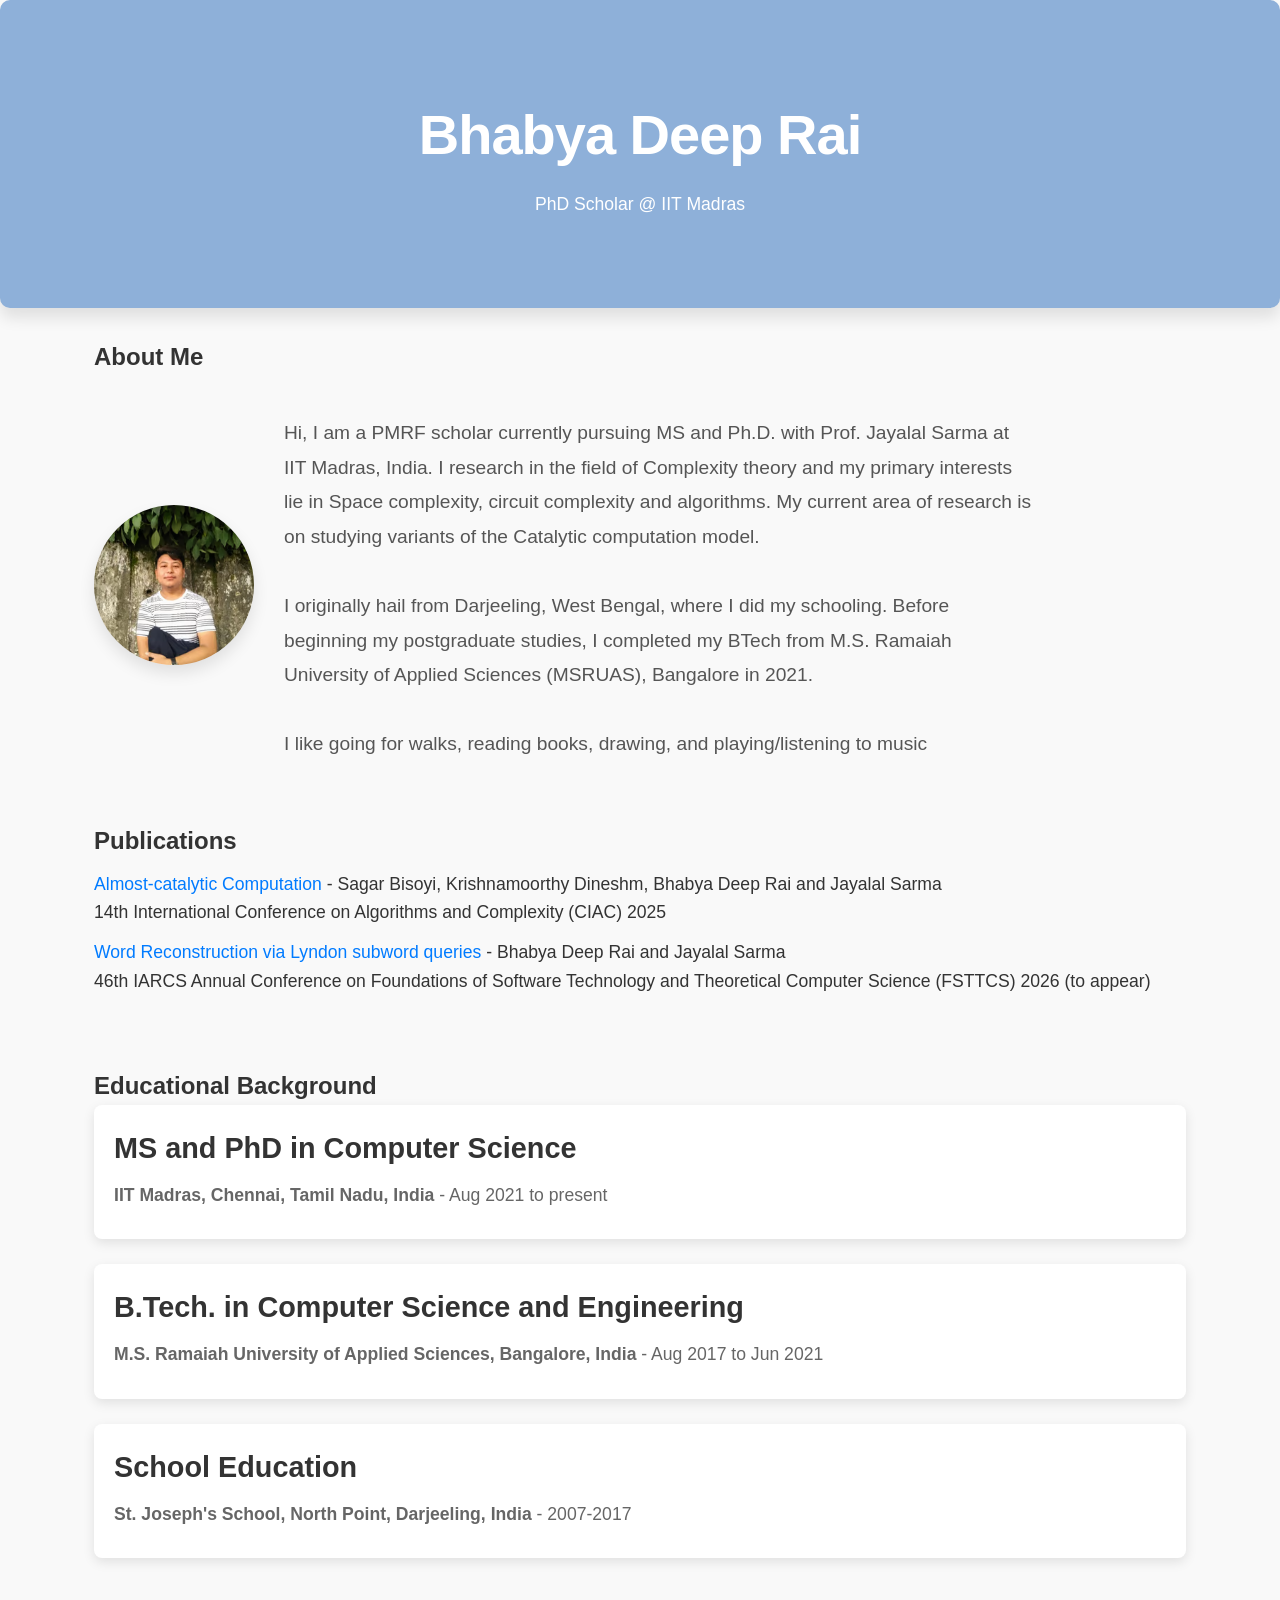
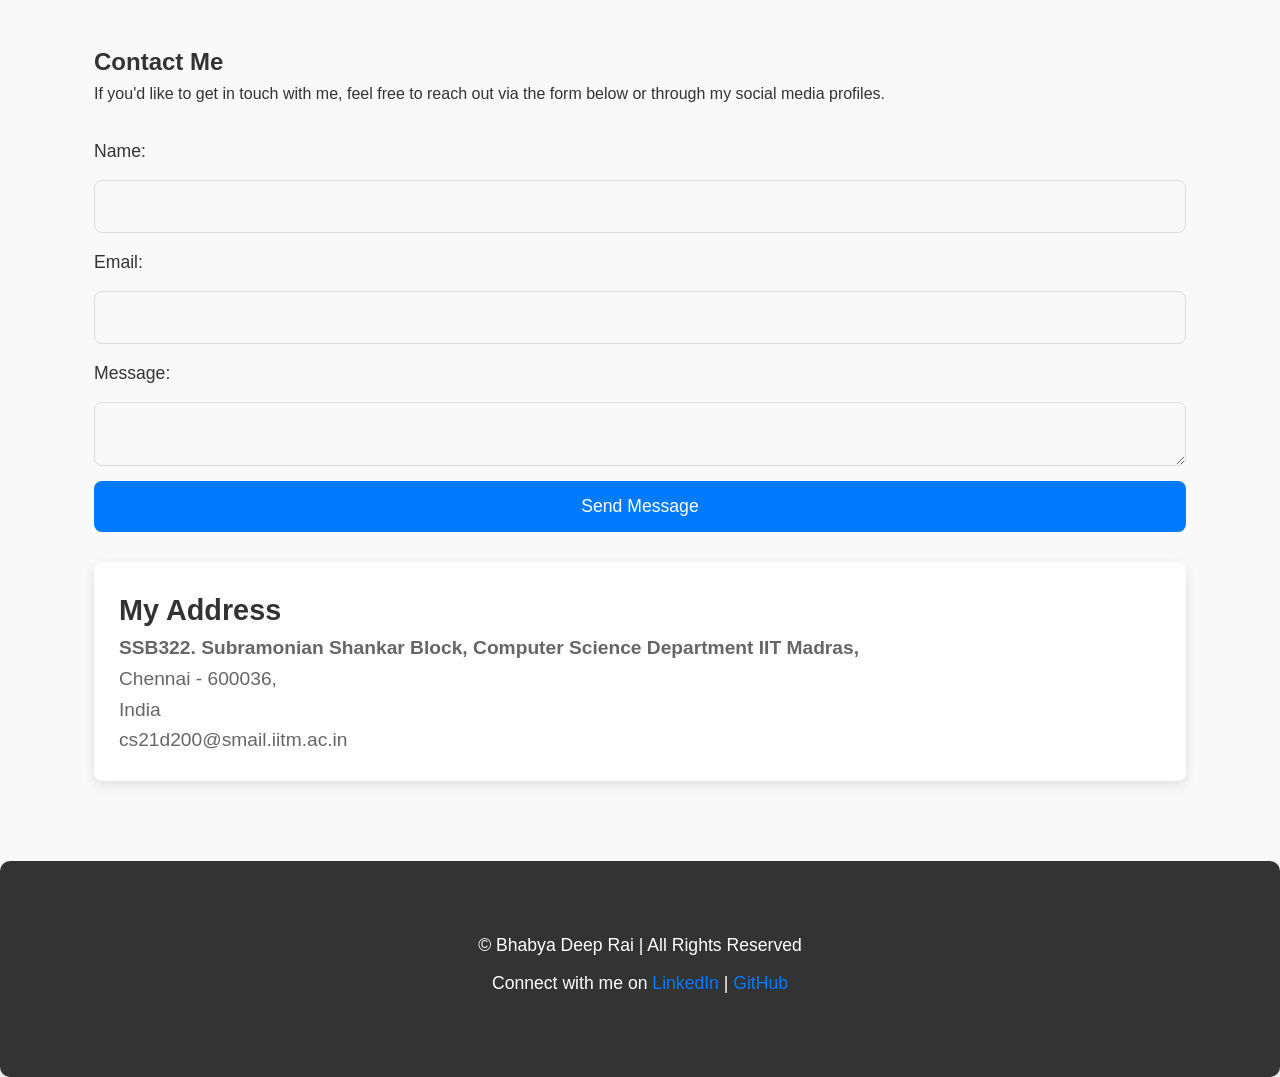
==== commit f38fd234: "Update index.html" ====
--- a/index.html
+++ b/index.html
@@ -28,9 +28,9 @@
             </div>
             <!-- Text Section -->
             <div class="about-text">
-                <p>   Hi, I am a  PMRF scholar currently pursuing MS and Ph.D. at IIT Madras. I research in the field of Complexity theory and my primary interests lie in Space complexity, Circuit complexity, algorithms and Coding theory. My current area of research is Catalytic computation.</p>
+                <p>   Hi, I am a  PMRF scholar currently pursuing MS and Ph.D. with Prof. Jayalal Sarma at IIT Madras, India. I research in the field of Complexity theory and my primary interests lie in Space complexity, circuit complexity and algorithms. My current area of research is on studying variants of the Catalytic computation model.</p>
 <br>
-<p>   I originally hail from Darjeeling, where I did my schooling. Before beginning my postgraduate studies, I completed my BTech from M.S. Ramaiah University of Applied Sciences (MSRUAS), Bangalore in 2021. </p>
+<p>   I originally hail from Darjeeling, West Bengal, where I did my schooling. Before beginning my postgraduate studies, I completed my BTech from M.S. Ramaiah University of Applied Sciences (MSRUAS), Bangalore in 2021. </p>
 <br>
 <p>   I like going for walks, reading books, drawing, and playing/listening to music</p>
             </div>
@@ -42,8 +42,11 @@
     <section id="publications" class="container">
         <h2>Publications</h2>
         <ul>
-            <li><a href="https://arxiv.org/abs/2409.07208" target="_blank">Almost-catalytic Computation</a> - Sagar Bisoyi, Krishnamoorthy Dineshm, Bhabya Deep Rai, Jayalal Sarma 
+            <li><a href="https://arxiv.org/abs/2409.07208" target="_blank">Almost-catalytic Computation</a> - Sagar Bisoyi, Krishnamoorthy Dineshm, Bhabya Deep Rai and Jayalal Sarma 
             <br>14th International Conference on Algorithms and Complexity (CIAC) 2025</li>
+
+			<li><a href="" target="_blank">Word Reconstruction via Lyndon subword queries</a> - Bhabya Deep Rai and Jayalal Sarma 
+            <br>46th IARCS Annual Conference on Foundations of Software Technology and Theoretical Computer Science (FSTTCS) 2026 (to appear)</li>
             
         </ul>
     </section>
--- a/styles.css
+++ b/styles.css
@@ -22,7 +22,7 @@
 
 /* Header Section */
 header {
-    background-color: #007BFF; /* Bright blue background */
+    background-color: #8eb0d9; /* Bright blue background */
     color: white;
     text-align: center;
     padding: 60px 0;
